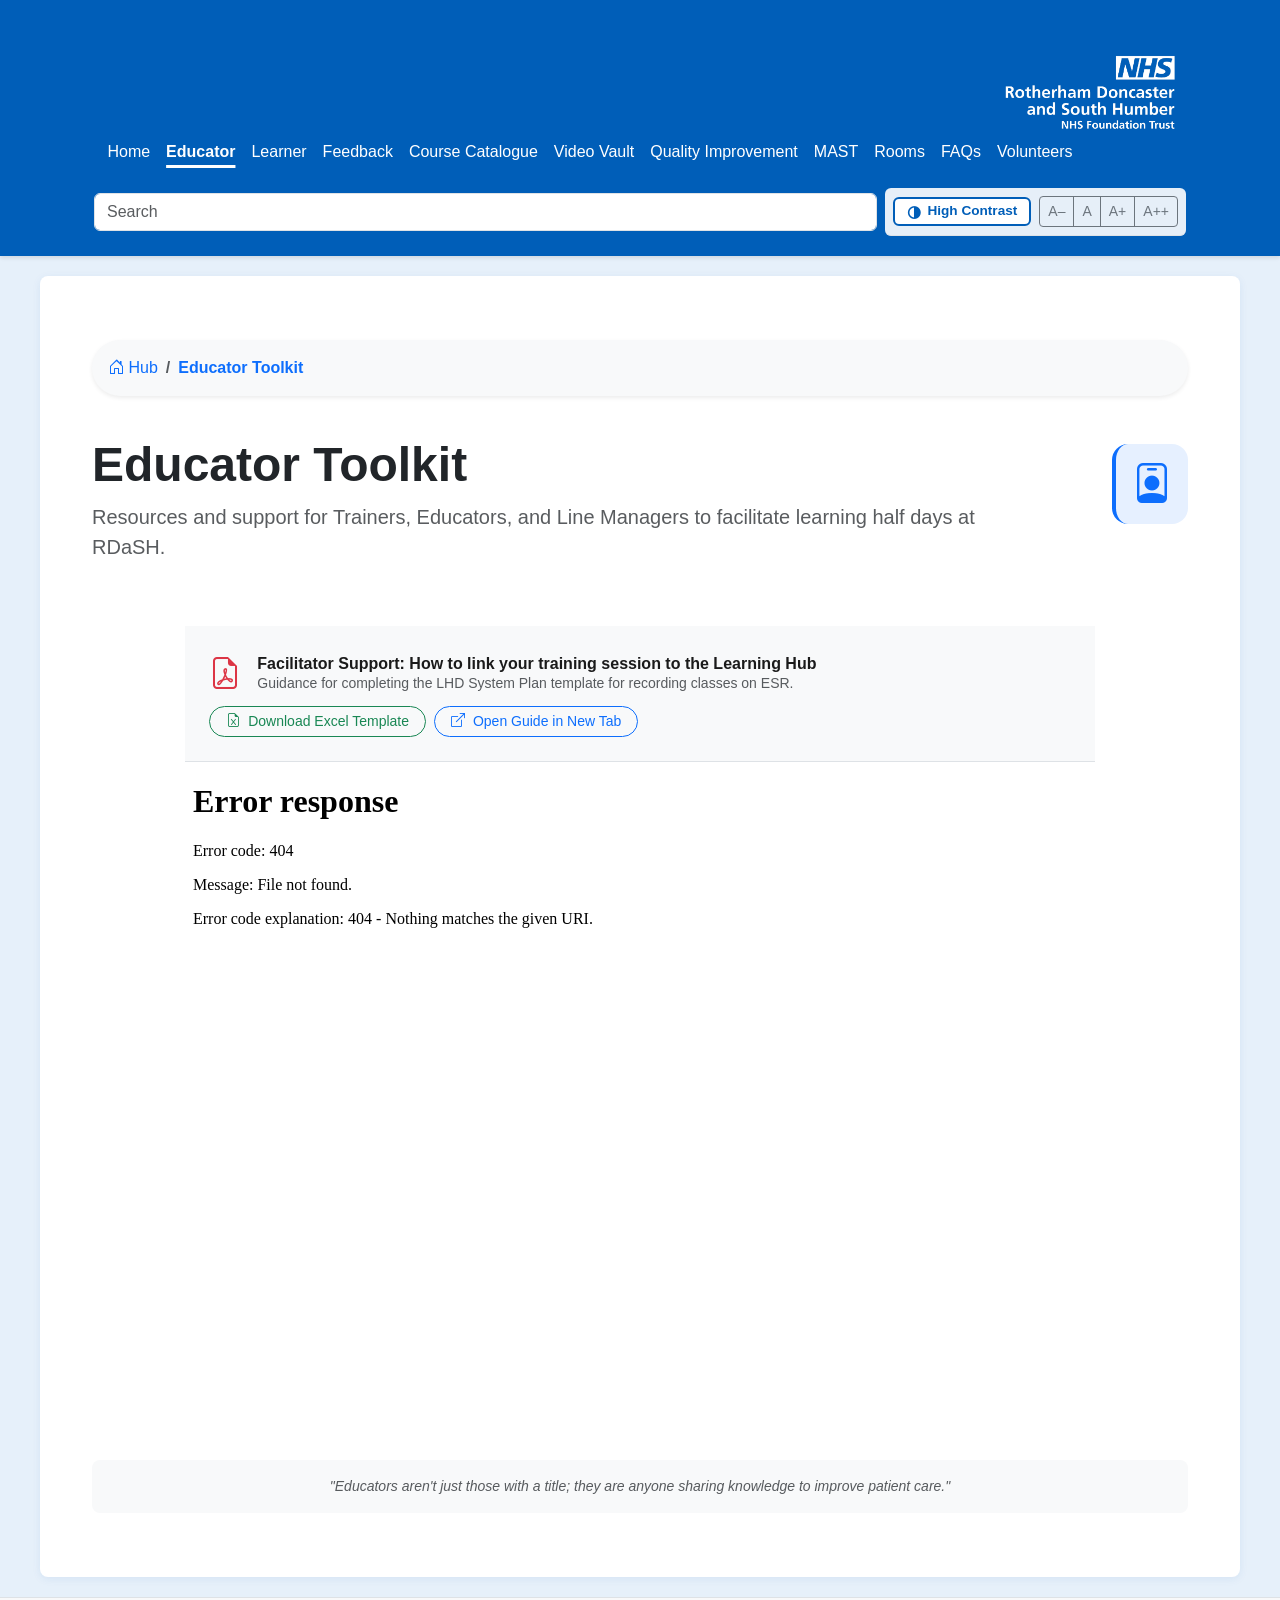
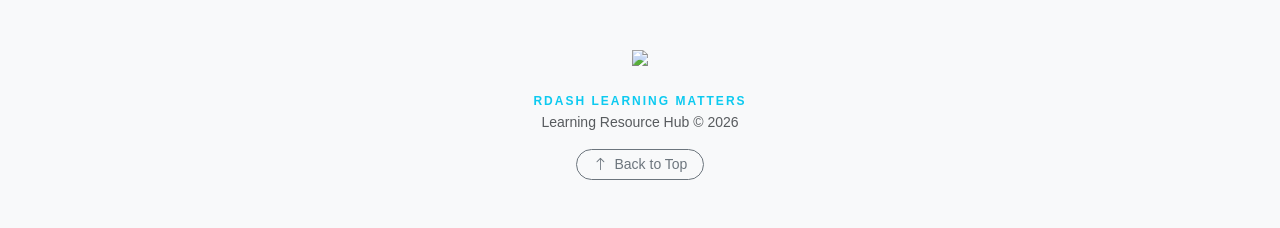
==== educator.html @ 9086bdf9 "Testing changes" ====
<!DOCTYPE html>
<html lang="en">

<head>
  <meta charset="UTF-8">
  <title>RDaSH Learning Hub – Educator</title>
  <meta name="viewport" content="width=device-width, initial-scale=1">
  <link rel="stylesheet" href="https://cdn.jsdelivr.net/npm/bootstrap@5.3.6/dist/css/bootstrap.min.css">
  <link rel="stylesheet" href="https://cdn.jsdelivr.net/npm/bootstrap-icons@1.11.3/font/bootstrap-icons.min.css">
  <link rel="stylesheet" href="style/style.css">
</head>

<body>
  <div id="header-mount"></div>

  <div id="Educator" class="page active">
    <div class="container py-4">

      <div class="row mb-4">
        <div class="col">
          <nav aria-label="breadcrumb">
            <ol class="breadcrumb bg-light p-3 rounded-pill shadow-sm">
              <li class="breadcrumb-item"><a href="index.html" class="text-decoration-none"><i
                    class="bi bi-house-door"></i> Hub</a></li>
              <li class="breadcrumb-item active fw-bold text-primary" aria-current="page">Educator Toolkit</li>
            </ol>
          </nav>
        </div>
      </div>

      <div class="row align-items-start mb-5">
        <div class="col-md-10">
          <h1 class="display-5 fw-bold text-dark">Educator Toolkit</h1>
          <p class="lead text-muted">
            Resources and support for Trainers, Educators, and Line Managers to facilitate
            learning half days at RDaSH.
          </p>
        </div>

        <div class="col-md-2 text-end d-none d-md-block mt-2">
          <div class="p-3 bg-primary bg-opacity-10 rounded-4 border-start border-primary border-4 d-inline-block">
            <i class="bi bi-person-badge display-6 text-primary"></i>
          </div>
        </div>
      </div>

      <div class="row g-4 mb-5">
        <div class="col-lg-12">
          <div class="row justify-content-center">
            <div class="col-lg-10">

              <div class="p-4 bg-light border-bottom">
                <div class="d-flex align-items-center justify-content-between flex-wrap gap-2">
                  <div class="d-flex align-items-center">
                    <i class="bi bi-file-earmark-pdf fs-2 me-3 text-danger"></i>
                    <div>
                      <h6 class="fw-bold mb-0">Facilitator Support: How to link your training session to the Learning Hub</h6>
                      <p class="small text-muted mb-0">Guidance for completing the LHD System Plan template for recording classes on ESR.</p>
                    </div>
                  </div>
                  <div class="d-flex gap-2">
                    <a href="Assets/LHD%20System%20Plan%20Template.xlsx" download="LHD_System_Plan_Template.xlsx" class="btn btn-sm btn-outline-success rounded-pill px-3">
                      <i class="bi bi-file-earmark-excel me-1"></i> Download Excel Template
                    </a>
                    <a href="Assets/Create%20a%20booking%20example%20and%20form.pdf" target="_blank" class="btn btn-sm btn-outline-primary rounded-pill px-3">
                      <i class="bi bi-box-arrow-up-right me-1"></i> Open Guide in New Tab
                    </a>
                  </div>
                </div>
              </div>
              <div class="ratio ratio-16x9" style="min-height: 650px;">
                <iframe
                  src="pdfjs/web/viewer.html?file=../../Assets/Create%20a%20booking%20example%20and%20form.pdf#disablehistory=true"
                  frameborder="0" width="100%" height="100%">
                </iframe>
              </div>
            </div>
          </div>
        </div>
      </div>

      <div class="row mt-5">
        <div class="col-12">
          <div class="p-3 bg-light rounded-3 text-center">
            <p class="small mb-0 fst-italic text-muted">
              "Educators aren't just those with a title; they are anyone sharing knowledge to improve patient care."
            </p>
          </div>
        </div>
      </div>

    </div>
  </div>

  <div id="footer-mount"></div>

  <script src="https://cdn.jsdelivr.net/npm/bootstrap@5.3.6/dist/js/bootstrap.bundle.min.js"></script>
  <script src="script/core/config.js"></script>
  <script src="script/core/navigation.js"></script>
  <script src="script/core/header.js"></script>
  <script src="script/pages/educator.js"></script>
  <script>
    document.addEventListener("DOMContentLoaded", initEducatorPage);
  </script>
</body>

</html>
---- style/style.css ----
/* ============================================================
   1. GLOBAL SETTINGS & ACCESSIBILITY
============================================================ */
body {
  font-family: Arial, sans-serif;
  background-color: #E8EDE3;
  transition: font-size 0.2s ease;
}

/* Base font scale applied via body class */
body.scale-small {
  font-size: 0.85rem;
}

body.scale-medium {
  font-size: 1rem;
}

body.scale-large {
  font-size: 1.15rem;
}

body.scale-xlarge {
  font-size: 1.3rem;
}

/* Ensure primary buttons scale with the body */
body[class*="scale-"] .btn-primary {
  font-size: 1em;
}

.gradient-text {
  color: #212121;
  /* Deep charcoal — high contrast */
  font-weight: 600;
  font-size: 1.5rem;
  text-shadow: 0 2px 4px rgba(255, 255, 255, 0.4);
  text-align: center;
}

/* ============================================================
   2. DASHBOARD TILES & CARDS
============================================================ */

/* Special "Dark Warning" Tile (Custom RDaSH Gold) */
a.card.tile-card.bg-warning.bg-warning-dark {
  background-color: #C68600 !important;
  color: #ffffff !important;
  border-color: #1f1f1f !important;
}

/* Deep selection to ensure nested text/spans in Gold tile stay white */
a.card.tile-card.bg-warning.bg-warning-dark .card-body,
a.card.tile-card.bg-warning.bg-warning-dark h3,
a.card.tile-card.bg-warning.bg-warning-dark span {
  color: #ffffff !important;
}

/* ============================================================
   3. UPCOMING SESSIONS & LISTS
============================================================ */
.learning-half-days-grid {
  display: grid;
  grid-template-columns: 1fr auto;
  gap: 0.5rem 1rem;
  max-width: 500px;
  margin: 0 auto;
}

.upcoming-item {
  border-left: 5px solid #005EB8;
  padding: 0.75rem 1rem;
  display: flex;
  justify-content: space-between;
}

.upcoming-title {
  font-weight: 600;
  font-size: 0.95rem;
  color: #212529;
}

.upcoming-meta {
  font-size: 0.75rem;
  color: #6c757d;
}

.upcoming-badge {
  background: #e7f1ff;
  color: #005EB8;
  padding: 0.25rem 0.6rem;
  border-radius: 12px;
  font-size: 0.75rem;
  white-space: nowrap;
  font-weight: 600;
}

.upcoming-left {
  display: flex;
  flex-direction: column;
}

.upcoming-right {
  display: flex;
  align-items: center;
}

/* ============================================================
   4. CAROUSEL & BANNERS
============================================================ */

/* Adds a dark overlay so white caption text is always readable */
.carousel-item::after {
  content: "";
  position: absolute;
  top: 0;
  bottom: 0;
  left: 0;
  right: 0;
  background: rgba(0, 0, 0, 0.4);
  z-index: 1;
}

.carousel-caption {
  z-index: 2;
  /* Sits above the dark overlay */
}

.carousel-item img {
  height: 525px;
  object-fit: cover;
  object-position: center;
}

/* ============================================================
   5. NAVIGATION (MAIN NAVBAR)
============================================================ */
.navbar {
  background-color: #0072ce; /* NHS Bright Blue */
  padding: 0.5rem 1rem;
}

.navbar-nav .nav-link {
  color: #ffffff !important;
  font-weight: 500;
  transition: opacity 0.2s ease;
}

.navbar-nav .nav-link:hover {
  text-decoration: underline;
  text-underline-offset: 8px;
}

.navbar-nav .nav-link.active {
  text-decoration: underline;
  font-weight: bold;
  text-decoration-thickness: 0.2rem;
  text-underline-offset: 8px;
}

/* Custom white toggler icon for blue background */
.navbar-toggler-icon {
  background-image: url("data:image/svg+xml;charset=utf8,%3Csvg viewBox='0 0 30 30' xmlns='http://www.w3.org/2000/svg'%3E%3Cpath stroke='rgba%28255, 255, 255, 1%29' stroke-width='2' stroke-linecap='round' stroke-miterlimit='10' d='M4 7h22M4 15h22M4 23h22'/%3E%3C/svg%3E");
}

.navbar-nav .nav-link {
  color: #ffffff !important;
  font-weight: 500;
  transition: opacity 0.2s ease;
}

.navbar-nav .nav-link:hover {
  opacity: 0.8;
}

.navbar-nav .dropdown-item {
  white-space: nowrap;
  display: flex;
  align-items: center;
  justify-content: space-between;
  padding: 0.6rem 1.25rem;
}

/* ============================================================
   6. NESTED SUBMENUS (HOVER LOGIC)
============================================================ */
.dropdown-submenu {
  position: relative;
}

/* Positions the 2nd level menu to the right of the 1st level */
.dropdown-submenu>.dropdown-menu {
  top: 0;
  left: 100%;
  margin-top: -1px;
  display: none;
  z-index: 9999;
  border-radius: 0.5rem;
  box-shadow: 0 4px 12px rgba(0, 0, 0, 0.1);
}

/* Reveals submenu on parent hover */
.dropdown-submenu:hover>.dropdown-menu {
  display: block;
}

/* Right-pointing arrow indicator for parents of submenus */
.submenu-toggle::after {
  content: "▶";
  font-size: 0.7rem;
  margin-left: 10px;
  opacity: 0.5;
}

/* ============================================================
   7. HEADER (BRANDING BAR)
============================================================ */
.nhs-header {
  background-color: #005eb8;
  /* NHS Blue */
  color: #ffffff;
  padding: 20px;
  text-align: center;
  position: sticky;
  top: 0;
  z-index: 1050;
  /* Ensuring it stays above submenus and pages */
  box-shadow: 0 2px 4px rgba(0, 0, 0, 0.1);
}

/* ============================================================
   8. PAGES & LAYOUT CONTAINERS
============================================================ */
/* Multi-page architecture: .page is always visible.
   The .active class is kept for backward compatibility but no longer needed. */
.page {
  padding: 40px;
  background-color: #ffffff;
  max-width: 1200px;
  margin: 20px auto;
  box-shadow: 0 4px 8px rgba(0, 0, 0, 0.1);
  border-radius: 8px;
}

.page.active {
  display: block;
}

/* Volunteers.html still uses SPA-style show/hide for its sub-pages.
   Add class="spa" to <body> on Volunteers.html to enable this. */
.spa .page:not(.active) {
  display: none;
}

/* ============================================================
   9. MODALS & OVERLAYS
============================================================ */
.modal-content {
  background-color: #fdfdfd;
  padding: 1.5rem;
  border: none;
  border-radius: 12px;
  box-shadow: 0 10px 40px rgba(0, 0, 0, 0.4);
}

/* ============================================================
   10. RESPONSIVE ADJUSTMENTS
============================================================ */
@media (max-width: 768px) {

  /* Un-stick the header on mobile to provide more reading space */
  .nhs-header {
    position: static;
    padding: 15px;
  }

  .page {
    margin: 10px;
    padding: 20px;
  }
}

/* ============================================================
   11. THEME ENGINE: CORE LOGIC
============================================================ */

/* Base styles that apply to all themes automatically */
body[class*="theme-"] .page,
body[class*="theme-"] .modal-content,
body[class*="theme-"] .card {
  background-color: var(--theme-surface, #ffffff);
  color: var(--theme-text, #1a1a1a);
  box-shadow: 0 2px 8px var(--theme-shadow, rgba(0, 0, 0, 0.05));
}

body[class*="theme-"] .nhs-header,
body[class*="theme-"] .navbar {
  background-color: var(--theme-primary);
  color: #ffffff;
}

body[class*="theme-"] .btn-primary {
  background-color: var(--theme-accent);
  border-color: var(--theme-accent);
  color: var(--theme-btn-text, #ffffff);
}

body[class*="theme-"] .btn-primary:hover {
  background-color: var(--theme-accent-hover);
  border-color: var(--theme-accent-hover);
}

body[class*="theme-"] .gradient-col {
  background: linear-gradient(to bottom, var(--theme-primary), var(--theme-bg));
  color: white;
}

/* ============================================================
   12. INDIVIDUAL THEME DEFINITIONS
============================================================ */

/* --- NHS BLUE (Standard) --- */
body.theme-blue {
  --theme-bg: #e6f0fa;
  --theme-primary: #005EB8;
  --theme-accent: #0072ce;
  --theme-accent-hover: #003087;
  --theme-shadow: rgba(0, 94, 184, 0.08);
}

body.theme-blue.dark-mode {
  --theme-bg: #0d1a26;
  --theme-surface: #162b3d;
  --theme-text: #f0f8ff;
  --theme-primary: #003087;
  --theme-accent: #41b6e6;
  --theme-btn-text: #000000;
}

/* --- CALM GREY --- */
body.theme-calm {
  --theme-bg: #f2f2f2;
  --theme-primary: #cccccc;
  --theme-accent: #4c4c4c;
  --theme-accent-hover: #2a2a2a;
}

body.theme-calm.dark-mode {
  --theme-bg: #1f1f1f;
  --theme-surface: #2b2b2b;
  --theme-text: #f2f2f2;
  --theme-primary: #4c4c4c;
  --theme-accent: #888888;
  --theme-btn-text: #000000;
}

/* --- HIGH CONTRAST (Accessibility Priority) --- */
/* Define CSS variables so the generic theme-engine rules also honour
   the high-contrast palette instead of falling back to white surfaces. */
body.theme-contrast {
  --theme-bg: #000000;
  --theme-surface: #000000;
  --theme-text: #ffffff;
  --theme-primary: #000000;
  --theme-accent: #ffff00;
  --theme-accent-hover: #ffea00;
  --theme-btn-text: #000000;
  --theme-shadow: rgba(255, 255, 0, 0.4);
  background-color: #000000 !important;
  color: #ffffff !important;
}

/* Core containers */
body.theme-contrast .page,
body.theme-contrast .modal-content,
body.theme-contrast .card {
  background-color: #000000 !important;
  color: #ffffff !important;
  border: 2px solid #ffff00 !important;
  box-shadow: none !important;
}

/* Header / navbar */
body.theme-contrast .nhs-header,
body.theme-contrast .navbar {
  background-color: #000000 !important;
  color: #ffff00 !important;
  border-bottom: 2px solid #ffff00 !important;
}

/* Buttons */
body.theme-contrast .btn-primary {
  background-color: #ffff00 !important;
  color: #000000 !important;
  border: 2px solid #ffff00 !important;
  font-weight: bold;
}

body.theme-contrast .btn-primary:hover {
  background-color: #ffffff !important;
  color: #000000 !important;
  border-color: #ffffff !important;
}

body.theme-contrast .btn-secondary,
body.theme-contrast .btn-outline-primary {
  background-color: #000000 !important;
  color: #ffff00 !important;
  border: 2px solid #ffff00 !important;
}

body.theme-contrast .btn-close {
  filter: invert(1);
}

/* Card sub-parts must not reintroduce white surfaces */
body.theme-contrast .card-header,
body.theme-contrast .card-footer,
body.theme-contrast .card-body {
  background-color: #000000 !important;
  color: #ffffff !important;
  border-color: #ffff00 !important;
}

/* Override Bootstrap background utilities that would hide text */
body.theme-contrast .bg-light,
body.theme-contrast .bg-white,
body.theme-contrast .bg-transparent {
  background-color: #000000 !important;
  color: #ffffff !important;
}

body.theme-contrast .text-dark,
body.theme-contrast .text-body,
body.theme-contrast .text-muted {
  color: #ffffff !important;
}

body.theme-contrast .text-primary {
  color: #ffff00 !important;
}

/* Dashboard tile cards — keep the coloured tiles but ensure readable text
   and a visible yellow border so they stand out on black. */
body.theme-contrast .tile-card {
  border: 2px solid #ffff00 !important;
  color: #ffffff !important;
}

body.theme-contrast .tile-card.bg-primary,
body.theme-contrast .tile-card.bg-success,
body.theme-contrast .tile-card.bg-info,
body.theme-contrast .tile-card.bg-danger,
body.theme-contrast .tile-card.bg-secondary,
body.theme-contrast .tile-card.bg-warning {
  background-color: #000000 !important;
  color: #ffff00 !important;
}

body.theme-contrast .tile-card .card-body,
body.theme-contrast .tile-card h3,
body.theme-contrast .tile-card span,
body.theme-contrast .tile-card i {
  color: #ffff00 !important;
}

body.theme-contrast .tile-card:hover,
body.theme-contrast .tile-card:focus {
  background-color: #1a1a1a !important;
  box-shadow: 0 0 0 3px #ffff00 !important;
}

/* Upcoming sessions list */
body.theme-contrast .upcoming-item {
  background-color: #000000 !important;
  border-left: 5px solid #ffff00 !important;
  color: #ffffff !important;
}

body.theme-contrast .upcoming-title {
  color: #ffffff !important;
}

body.theme-contrast .upcoming-meta {
  color: #cccccc !important;
}

body.theme-contrast .upcoming-badge {
  background: #000000 !important;
  color: #ffff00 !important;
  border: 1px solid #ffff00 !important;
}

/* Carousel captions / glass-effect boxes */
body.theme-contrast .glass-effect,
body.theme-contrast .caption-box {
  background: #000000 !important;
  color: #ffff00 !important;
  border: 2px solid #ffff00 !important;
  backdrop-filter: none !important;
  -webkit-backdrop-filter: none !important;
}

/* Control / accessibility toolbar */
body.theme-contrast .control-toolbar {
  background-color: #000000 !important;
  border-bottom: 2px solid #ffff00 !important;
}

/* Breadcrumbs */
body.theme-contrast .breadcrumb,
body.theme-contrast .breadcrumb-item,
body.theme-contrast .breadcrumb-item a {
  background-color: transparent !important;
  color: #ffff00 !important;
}

body.theme-contrast .breadcrumb-item.active {
  color: #ffffff !important;
}

/* Badges */
body.theme-contrast .badge {
  background-color: #ffff00 !important;
  color: #000000 !important;
  border: 1px solid #ffff00 !important;
}

/* Alerts */
body.theme-contrast .alert {
  background-color: #000000 !important;
  color: #ffffff !important;
  border: 2px solid #ffff00 !important;
}

/* List groups */
body.theme-contrast .list-group,
body.theme-contrast .list-group-item {
  background-color: #000000 !important;
  color: #ffffff !important;
  border-color: #ffff00 !important;
}

/* Accordion */
body.theme-contrast .accordion-item,
body.theme-contrast .accordion-button {
  background-color: #000000 !important;
  color: #ffff00 !important;
  border-color: #ffff00 !important;
}

body.theme-contrast .accordion-button:not(.collapsed) {
  background-color: #ffff00 !important;
  color: #000000 !important;
}

body.theme-contrast .accordion-body {
  color: #ffffff !important;
}

/* Nav links & dropdowns */
body.theme-contrast .nav-link,
body.theme-contrast .dropdown-item {
  color: #ffff00 !important;
}

body.theme-contrast .nav-link:hover,
body.theme-contrast .dropdown-item:hover {
  background-color: #ffff00 !important;
  color: #000000 !important;
}

body.theme-contrast .nav-link.active {
  color: #ffffff !important;
  border-bottom: 3px solid #ffff00 !important;
}

body.theme-contrast .dropdown-menu {
  background-color: #000000 !important;
  border: 2px solid #ffff00 !important;
}

/* Tables */
body.theme-contrast .table,
body.theme-contrast .table th,
body.theme-contrast .table td,
body.theme-contrast #mrTable,
body.theme-contrast #mrTable th,
body.theme-contrast #mrTable td {
  background-color: #000000 !important;
  color: #ffffff !important;
  border-color: #ffff00 !important;
}

body.theme-contrast .table tbody tr:nth-child(even),
body.theme-contrast #mrTable tbody tr:nth-child(even) {
  background-color: #1a1a1a !important;
}

body.theme-contrast .table tbody tr:hover,
body.theme-contrast #mrTable tbody tr:hover {
  background-color: #333300 !important;
}

/* Venue / training tabs */
body.theme-contrast #venueTabs .nav-link,
body.theme-contrast #trainingTab .nav-link {
  color: #ffff00 !important;
  background-color: #000000 !important;
  border: 2px solid #ffff00 !important;
}

body.theme-contrast #venueTabs .nav-link.active,
body.theme-contrast #trainingTab .nav-link.active {
  background-color: #ffff00 !important;
  color: #000000 !important;
}

/* Prospectus / catalogue cards */
body.theme-contrast .prospectus-card {
  background-color: #000000 !important;
  color: #ffffff !important;
  border: 2px solid #ffff00 !important;
  border-left: 5px solid #ffff00 !important;
}

body.theme-contrast .prospectus-card:hover {
  background-color: #1a1a1a !important;
}

/* Alphabet navigation buttons */
body.theme-contrast .alphabet-nav .btn {
  background-color: #000000 !important;
  color: #ffff00 !important;
  border: 2px solid #ffff00 !important;
}

body.theme-contrast .alphabet-nav .btn:hover {
  background-color: #ffff00 !important;
  color: #000000 !important;
}

/* Soft-info panels */
body.theme-contrast .bg-soft-info {
  background-color: #000000 !important;
  color: #ffff00 !important;
  border: 2px solid #ffff00 !important;
}

/* Gradient / heading text */
body.theme-contrast .gradient-text {
  color: #ffff00 !important;
  text-shadow: none !important;
}

/* Modal form controls */
body.theme-contrast .form-control,
body.theme-contrast .form-select {
  background-color: #000000 !important;
  color: #ffff00 !important;
  border: 2px solid #ffff00 !important;
}

body.theme-contrast .modal-header,
body.theme-contrast .modal-footer {
  border-color: #ffff00 !important;
  color: #ffff00 !important;
}

/* Links */
body.theme-contrast a {
  color: #ffff00 !important;
}

body.theme-contrast a:hover {
  color: #ffffff !important;
  text-decoration: underline;
}

/* Apply global background color to all themes */
body[class*="theme-"] {
  background-color: var(--theme-bg);
}

/* ============================================================
   13. MODALS (SPECIAL OVERRIDES)
============================================================ */
#cardModal .modal-body .card {
  width: 100%;
  max-width: 100%;
  margin: 0 auto;
  box-shadow: none;
  border: none;
}

/* ============================================================
   14. GLOBAL TEXT SCALING
============================================================ */
body.scale-small {
  font-size: 90%;
}

body.scale-medium {
  font-size: 100%;
}

body.scale-large {
  font-size: 115%;
}

body.scale-xlarge {
  font-size: 130%;
}

/* ============================================================
   15. ACCESSIBILITY TOOLBAR
============================================================ */
.control-toolbar {
  background-color: rgba(255, 255, 255, 0.9);
  border-bottom: 1px solid #dee2e6;
  z-index: 1000;
  backdrop-filter: blur(5px);
  /* Adds a modern touch */
}

body.dark-mode .control-toolbar {
  background-color: rgba(18, 18, 18, 0.9);
  border-bottom: 1px solid #444;
}

/* --- NHS High Contrast Toggle Button --- */
.nhs-contrast-toggle {
  display: inline-flex;
  align-items: center;
  gap: 0.4rem;
  background-color: #ffffff;
  color: #005EB8;
  border: 2px solid #005EB8;
  border-radius: 6px;
  padding: 0.3rem 0.75rem;
  font-size: 0.85rem;
  font-weight: 700;
  line-height: 1.2;
  cursor: pointer;
  transition: background-color 0.2s ease, color 0.2s ease,
    border-color 0.2s ease, box-shadow 0.2s ease;
}

.nhs-contrast-toggle .contrast-toggle-icon {
  font-size: 1rem;
  line-height: 1;
}

.nhs-contrast-toggle:hover,
.nhs-contrast-toggle:focus {
  background-color: #003087;
  color: #ffffff;
  border-color: #003087;
  box-shadow: 0 0 0 3px rgba(0, 94, 184, 0.35);
  outline: none;
}

/* Active (high contrast ON) state — NHS yellow accent */
.nhs-contrast-toggle.is-active {
  background-color: #ffff00;
  color: #000000;
  border-color: #000000;
}

.nhs-contrast-toggle.is-active:hover,
.nhs-contrast-toggle.is-active:focus {
  background-color: #ffea00;
  color: #000000;
  border-color: #000000;
  box-shadow: 0 0 0 3px rgba(255, 255, 0, 0.45);
}

/* When high contrast theme is active, keep the button legible */
body.theme-contrast .nhs-contrast-toggle {
  background-color: #000000;
  color: #ffff00;
  border-color: #ffff00;
}

body.theme-contrast .nhs-contrast-toggle:hover,
body.theme-contrast .nhs-contrast-toggle:focus {
  background-color: #ffff00;
  color: #000000;
  border-color: #ffff00;
}

body.theme-contrast .nhs-contrast-toggle.is-active {
  background-color: #ffff00;
  color: #000000;
  border-color: #ffff00;
}

/* ============================================================
   16. BANNERS & BRANDING IMAGES
============================================================ */
.banner-wrapper {
  position: relative;
  width: 100%;
  overflow: hidden;
}

.Banner_image {
  width: 100%;
  height: auto;
  display: block;
  padding: 10px 0;
}

/* Responsive overlay that stays readable on all screens */
.banner-text-overlay {
  position: absolute;
  bottom: 4vw;
  left: 5vw;
  color: #ffffff;
  font-size: clamp(0.75rem, 2vw, 2rem);
  font-weight: bold;
  background-color: rgba(0, 0, 0, 0.4);
  padding: 0.5em 1em;
  border-radius: 6px;
  max-width: 85vw;
  box-sizing: border-box;
  text-shadow: 1px 1px 3px rgba(0, 0, 0, 0.5);
}

/* ============================================================
   17. LOGO FADING ANIMATION
============================================================ */
.logo-container {
  position: relative;
  width: 200px;
  height: 200px;
  margin: 0 auto;
}

/* Header brand row: left logo + title + right logo */
.brand-row {
  display: flex;
  align-items: center;
  justify-content: space-between;
  gap: 1rem;
  padding-top: 2rem;
}

.brand-row h1 {
  flex: 1;
  text-align: center;
  margin: 0;
}

.header-logo-right {
  margin: 0 0 0 auto;
}

/* Right-aligned logo in the brand row, aligned with the title */
.header-right-logo {
  height: 80px;
  width: auto;
  object-fit: contain;
  margin-left: auto;
}

/* Static (non-animated) logos in the header should always be visible */
.static-logo .logo {
  opacity: 1;
  animation: none;
}

.logo {
  position: absolute;
  top: 0;
  left: 0;
  width: 200%;
  height: 200%;
  object-fit: contain;
  opacity: 0;
  animation-duration: 8s;
  animation-iteration-count: infinite;
  animation-timing-function: ease-in-out;
}


/* ============================================================
   18. FOOTER & GLOBAL ALIGNMENT
============================================================ */
footer {
  flex-shrink: 0;
  /* Ensures footer stays at the bottom */
  background-color: #f8f9fa;
  width: 100%;
}

.footer_image {
  width: 100%;
  height: auto;
  display: block;
}

/* Global Utility: Flex centering helper */
.flex-center {
  display: flex;
  justify-content: center;
  align-items: center;
  text-align: center;
}


/* ============================================================
   19. MEETING ROOM DIRECTORY (WIDGET)
============================================================ */
#mr-directory-widget {
  font-family: inherit;
  margin: 20px 0;
  background: #fff;
}

#mr-directory-widget .mr-search-input {
  width: 100%;
  padding: 12px;
  margin-bottom: 15px;
  border: 1px solid #ccc;
  border-radius: 6px;
  font-size: 16px;
}

#mr-directory-widget .mr-table-wrapper {
  overflow-x: auto;
  border: 1px solid #eee;
  border-radius: 8px;
}

#mrTable {
  width: 100%;
  border-collapse: collapse;
  font-size: 0.95rem;
}

#mrTable th {
  background-color: #0056b3;
  color: #ffffff;
  padding: 12px;
  text-align: left;
  font-weight: 600;
}

#mrTable td {
  padding: 12px;
  border-bottom: 1px solid #f0f0f0;
  vertical-align: top;
}

#mrTable tbody tr:nth-child(even) {
  background-color: #f9f9f9;
}

#mrTable tbody tr:hover {
  background-color: #fff5f5;
}

.venue-site-label {
  display: block;
  font-weight: 800;
  color: #212529;
}

.venue-sub-label {
  font-size: 0.75rem;
  color: #6c757d;
}

.contact-link {
  display: inline-block;
  color: #dc3545;
  text-decoration: none;
  font-weight: 600;
}

.capacity-pill {
  background-color: #f8f9fa;
  border: 1px solid #dee2e6;
  border-radius: 50rem;
  padding: 0.25rem 0.75rem;
  font-weight: 700;
  color: #dc3545;
}

/* ============================================================
   20. COURSE CATALOGUE & PROSPECTUS
============================================================ */
.prospectus-card {
  border-radius: 1rem;
  border-left: 5px solid #0dcaf0;
  transition: transform 0.2s ease, box-shadow 0.2s ease;
  margin-bottom: 1rem;
}

.prospectus-card:hover {
  transform: translateX(10px);
  background-color: #f8fdff;
  box-shadow: 0 4px 12px rgba(0, 0, 0, 0.05);
}

.alphabet-nav .btn {
  width: 32px;
  height: 32px;
  padding: 0;
  font-weight: bold;
  border-radius: 50%;
  margin: 2px;
  transition: all 0.2s;
}

.alphabet-nav .btn:hover {
  background: #0dcaf0;
  color: white;
}

.bg-soft-info {
  background-color: #e0f7fa;
  color: #087990;
}

/* ============================================================
   21. DASHBOARD TILES & CARDS
============================================================ */
.tile-card {
  height: 140px;
  border: 0;
  transition: transform 0.3s cubic-bezier(0.4, 0, 0.2, 1), box-shadow 0.3s ease;
  text-decoration: none !important;
  display: flex;
  align-items: center;
  justify-content: center;
}

.tile-card:hover,
.tile-card:focus {
  transform: translateY(-8px) scale(1.02);
  box-shadow: 0 15px 30px rgba(0, 0, 0, 0.12) !important;
}

.tile-title {
  font-size: 1.1rem;
  font-weight: 700;
}

.tile-desc {
  font-size: 0.8rem;
  line-height: 1.2;
}

/* ============================================================
   22. CAROUSEL & VISUAL EFFECTS
============================================================ */
#hubCarousel .carousel-item img {
  height: 450px;
  object-fit: cover;
  object-position: center;
}

.carousel-caption {
  left: 5%;
  right: auto;
  text-align: left;
  z-index: 10;
}

.glass-effect {
  background: rgba(255, 255, 255, 0.85) !important;
  backdrop-filter: blur(10px);
  -webkit-backdrop-filter: blur(10px);
  border: 1px solid rgba(255, 255, 255, 0.3);
  padding: 2rem;
  border-radius: 1.5rem;
  color: #212529 !important;
  max-width: 500px;
}

#hubCarousel .carousel-control-prev,
#hubCarousel .carousel-control-next {
  z-index: 12;
  width: 5%;
}

/* ============================================================
   23. LEARNER & MANAGER GUIDES (F2F PORTAL)
============================================================ */
#Learner .badge.rounded-circle {
  width: 45px;
  height: 45px;
  display: flex;
  align-items: center;
  justify-content: center;
  font-size: 1.2rem;
  font-weight: 800;
  box-shadow: 0 4px 10px rgba(0, 0, 0, 0.1);
}

/* 1. The "Inverted" look for UNSELECTED (Inactive) options */
#trainingTab .nav-link {
  color: #198754 !important;
  /* Green text */
  background-color: #e8f5e9 !important;
  /* Very light green background */
  font-weight: bold;
  border: 1px solid #198754 !important;
  /* Subtle green border */
  margin: 0 5px;
  /* Adds a little gap between the pills */
  transition: all 0.3s ease;
}

/* 2. The SELECTED (Active) option */
#trainingTab #staff-tab.active,
#trainingTab #manager-tab.active {
  background-color: #198754 !important;
  /* Solid Green */
  color: #ffffff !important;
  /* White text */
  border: 1px solid #198754 !important;
}

/* 3. Hover effect for unselected options */
#trainingTab .nav-link:hover:not(.active) {
  background-color: #c8e6c9 !important;
  /* Slightly darker light green on hover */
}

.guide-step img {
  transition: transform 0.3s ease;
  cursor: zoom-in;
}

.guide-step img:hover {
  transform: scale(1.02);
}

/* ============================================================
   24. STICKY LOGIC & Z-INDEX MANAGEMENT
============================================================ */
/* Ensure Header stays on top */
header,
.navbar,
.nhs-header {
  z-index: 1050 !important;
}

/* Sidebar FAQ / Feedback stickiness */
.sticky-top {
  top: 90px !important;
  /* Offset for Header height */
  z-index: 100;
}

/* ============================================================
   25. VIDEO VAULT
============================================================ */
.video-cat-card {
  transition: var(--transition-smooth);
  border-top: 4px solid transparent !important;
}

.video-cat-card:hover {
  transform: translateY(-10px);
  box-shadow: 0 15px 30px rgba(0, 0, 0, 0.1) !important;
  border-top-color: #ffc107 !important;
}

/* ============================================================
   26. MODAL ENHANCEMENTS
============================================================ */
#classModal .modal-content {
  border: none;
  overflow: hidden;
  border-radius: 1.5rem;
}

#classModal .modal-header {
  background-color: #f8f9fa;
}

#modalDetails dt {
  color: #6c757d;
  font-size: 0.75rem;
  text-transform: uppercase;
  letter-spacing: 0.5px;
}

#modalDetails dd {
  font-weight: 700;
  margin-bottom: 1rem;
}

/* Ensure the "next 4 weeks" cards handle the larger text properly */
#upcomingListCatalogue .card {
  min-height: 220px;
  /* Slightly taller for larger text */
  transition: var(--transition-smooth);
}

#upcomingListCatalogue .card:hover {
  transform: translateY(-5px);
  box-shadow: 0 10px 20px rgba(0, 0, 0, 0.1) !important;
}

/* Make the scrolling container a bit roomier */
#upcomingListCatalogue {
  padding-top: 10px;
  padding-bottom: 15px;
}




/* Ensure the navbar container doesn't stretch vertically */
.nhs-header .navbar {
  padding-top: 0;
  padding-bottom: 0;
}

/* Set a fixed height for the logo in the header to prevent gaps */
.nhs-header .logo-container {
  width: 60px;
  /* Adjust this to your preferred logo size */
  height: 60px;
  position: relative;
  flex-shrink: 0;
}

/* On mobile, let the menu expand naturally */
@media (max-width: 991px) {
  .logo-container {
    width: auto !important;
  }
}

/* Venue Tab Red Styling */
#venueTabs .nav-link {
  color: #d5281b !important;
  /* NHS Red */
  background-color: #fff1f1 !important;
  /* Very light red */
  font-weight: bold;
  border: 1px solid #d5281b !important;
  margin: 0 5px;
  transition: all 0.3s ease;
}

#venueTabs .nav-link.active {
  background-color: #d5281b !important;
  color: #ffffff !important;
  border: 1px solid #d5281b !important;
}

#venueTabs .nav-link:hover:not(.active) {
  background-color: #ffb0a8 !important;
}

/* ============================================================
   CALENDAR & FULLCALENDAR CUSTOM STYLES
============================================================ */
.fc {
  font-family: inherit;
}

/* Toolbar button styling */
.fc .fc-button-primary {
  background-color: #0072ce;
  border-color: #0072ce;
  color: #ffffff;
  border-radius: 20px;
  padding: 0.4rem 1rem;
  font-weight: 600;
  font-size: 0.85rem;
  text-transform: capitalize;
  box-shadow: 0 2px 4px rgba(0, 114, 206, 0.2);
  transition: all 0.2s ease;
}

.fc .fc-button-primary:hover,
.fc .fc-button-primary:focus {
  background-color: #005eb8 !important;
  border-color: #005eb8 !important;
  box-shadow: 0 4px 8px rgba(0, 94, 184, 0.3);
}

.fc .fc-button-primary:disabled {
  background-color: #8bbce5;
  border-color: #8bbce5;
}

.fc .fc-button-primary.fc-button-active {
  background-color: #003087 !important;
  border-color: #003087 !important;
  font-weight: 700;
}

.fc .fc-toolbar-title {
  font-size: 1.4rem;
  font-weight: 700;
  color: #212529;
}

/* Agenda List View Styling */
.fc-theme-standard .fc-list {
  border: 1px solid #e2e8f0;
  border-radius: 12px;
  overflow: hidden;
}

.fc .fc-list-day-cushion {
  background-color: #edf5ff !important;
  color: #005eb8 !important;
  font-weight: 700;
  padding: 0.75rem 1.25rem !important;
  font-size: 0.95rem;
}

.fc .fc-list-event {
  cursor: pointer;
  transition: background-color 0.15s ease;
}

.fc .fc-list-event:hover td {
  background-color: #f1f7ff !important;
}

.fc .fc-list-event-time {
  font-weight: 700;
  color: #005EB8;
  font-size: 0.9rem;
  padding: 0.85rem 1.25rem !important;
  white-space: nowrap;
  width: 140px;
}

.fc .fc-list-event-title {
  padding: 0.85rem 1.25rem !important;
  font-size: 0.95rem;
  font-weight: 500;
  color: #212529;
}

.fc .fc-list-event-dot {
  border-color: #0072ce !important;
  margin-right: 10px;
}

.fc .fc-list-empty {
  padding: 3rem 1rem;
  text-align: center;
  color: #6c757d;
  font-size: 1rem;
  background-color: #f8fafc;
}

/* Month Grid "+more" Popover Styling */
.fc .fc-daygrid-more-link {
  font-size: 0.75rem;
  font-weight: 600;
  color: #0072ce;
  background: #e7f1ff;
  padding: 2px 6px;
  border-radius: 10px;
  margin-top: 2px;
  display: inline-block;
}

.fc-popover {
  border: 0 !important;
  border-radius: 16px !important;
  box-shadow: 0 10px 30px rgba(0, 0, 0, 0.18) !important;
  overflow: hidden;
  z-index: 1050;
}

.fc-popover-header {
  background-color: #0072ce !important;
  color: #ffffff !important;
  padding: 0.6rem 1rem !important;
  font-weight: 700;
}

.fc-popover-body {
  padding: 0.75rem !important;
  max-height: 320px;
  overflow-y: auto;
}
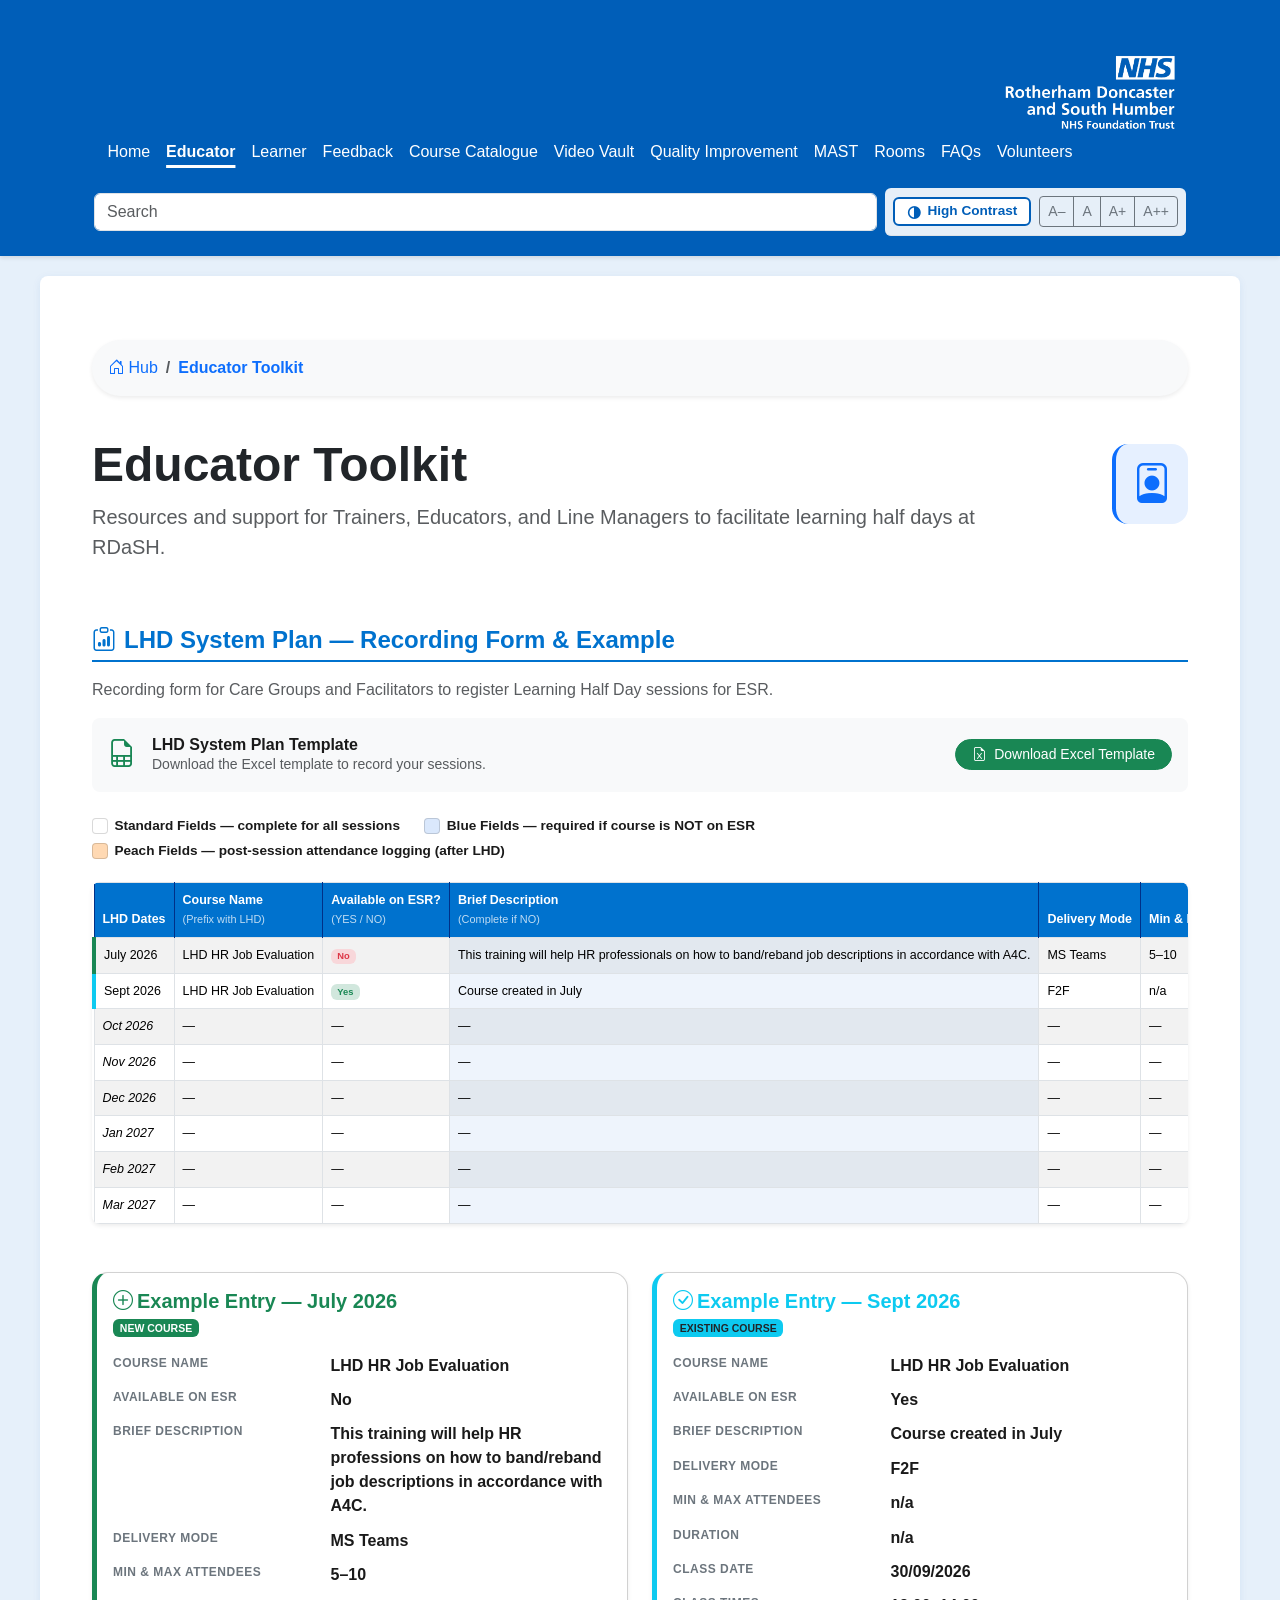
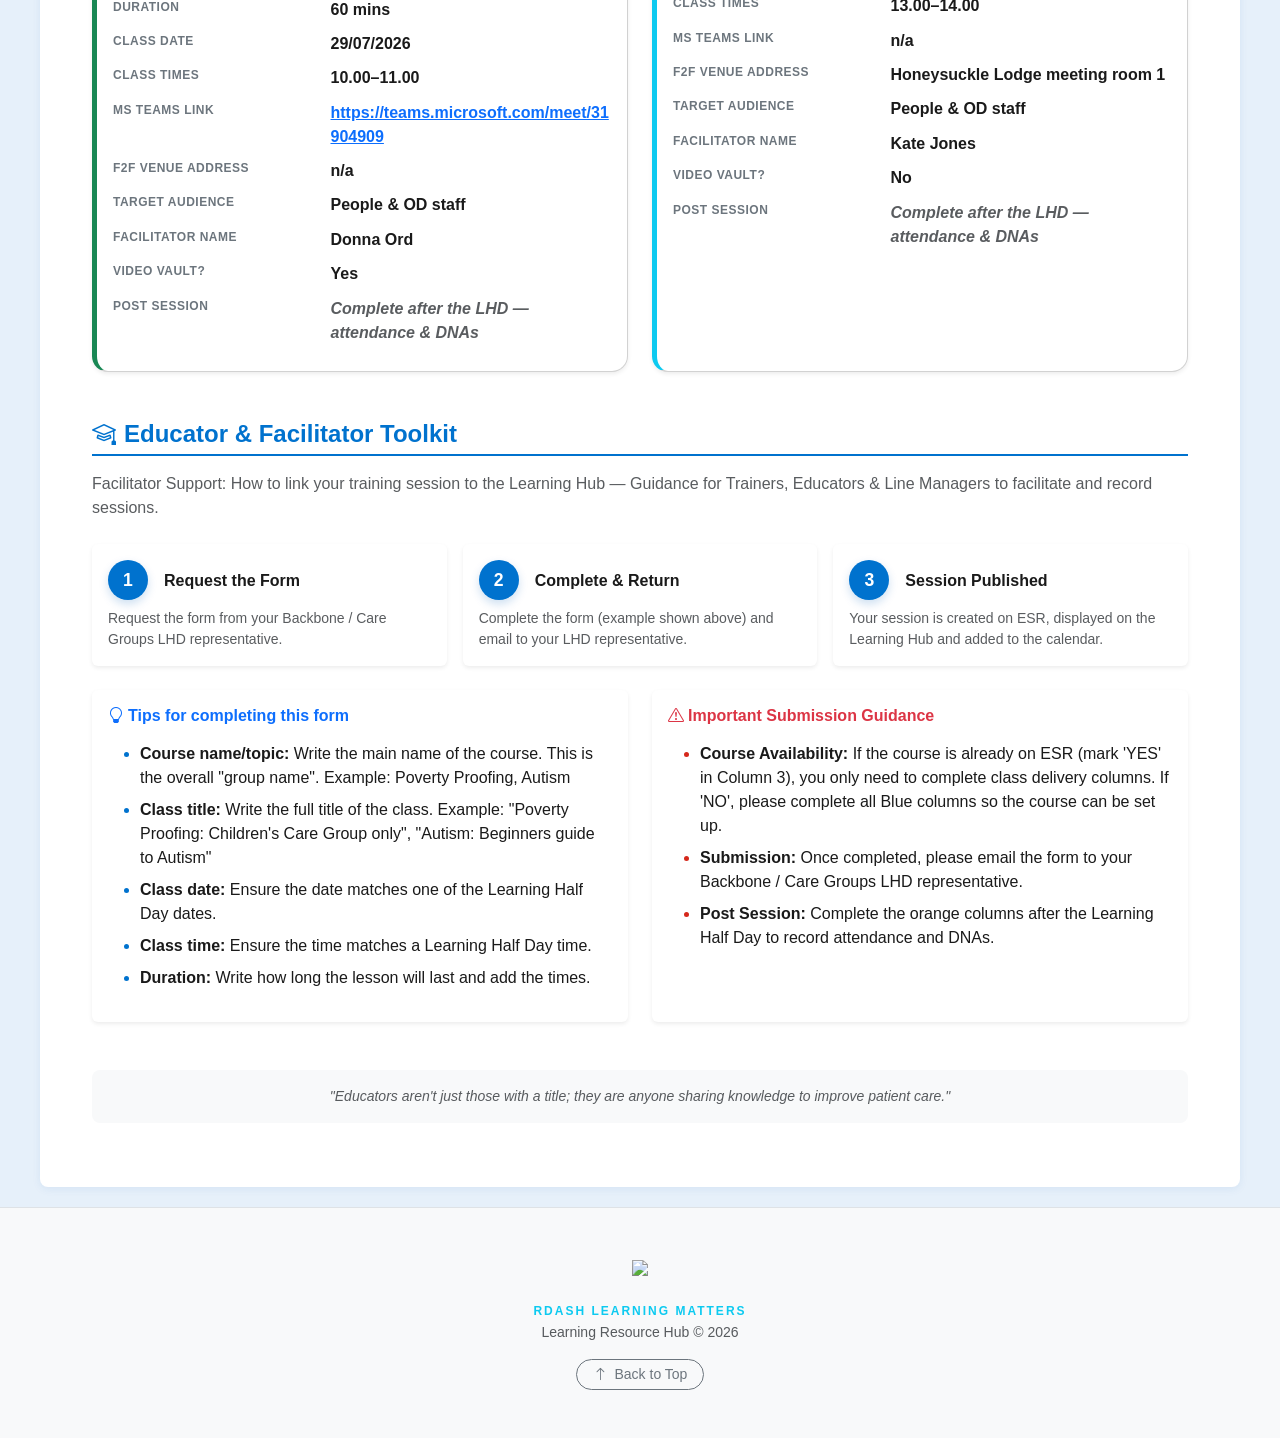
==== commit 3f3e3704: "Updated educator page" ====
--- a/educator.html
+++ b/educator.html
@@ -44,35 +44,247 @@
         </div>
       </div>
 
+      <!-- ============ LHD SYSTEM PLAN — RECORDING FORM ============ -->
       <div class="row g-4 mb-5">
-        <div class="col-lg-12">
-          <div class="row justify-content-center">
-            <div class="col-lg-10">
-
-              <div class="p-4 bg-light border-bottom">
-                <div class="d-flex align-items-center justify-content-between flex-wrap gap-2">
-                  <div class="d-flex align-items-center">
-                    <i class="bi bi-file-earmark-pdf fs-2 me-3 text-danger"></i>
-                    <div>
-                      <h6 class="fw-bold mb-0">Facilitator Support: How to link your training session to the Learning Hub</h6>
-                      <p class="small text-muted mb-0">Guidance for completing the LHD System Plan template for recording classes on ESR.</p>
-                    </div>
+        <div class="col-12">
+          <h2 class="lhd-section-title h4">
+            <i class="bi bi-clipboard-data me-2"></i>LHD System Plan — Recording Form &amp; Example
+          </h2>
+          <p class="text-muted mb-3">
+            Recording form for Care Groups and Facilitators to register Learning Half Day sessions for ESR.
+          </p>
+
+          <!-- Template download bar -->
+          <div class="p-3 bg-light rounded-3 mb-4 d-flex align-items-center justify-content-between flex-wrap gap-2">
+            <div class="d-flex align-items-center">
+              <i class="bi bi-file-earmark-spreadsheet fs-3 me-3 text-success"></i>
+              <div>
+                <h6 class="fw-bold mb-0">LHD System Plan Template</h6>
+                <p class="small text-muted mb-0">Download the Excel template to record your sessions.</p>
+              </div>
+            </div>
+            <a href="Assets/LHD%20System%20Plan%20Template.xlsx" download="LHD_System_Plan_Template.xlsx"
+               class="btn btn-sm btn-success rounded-pill px-3">
+              <i class="bi bi-file-earmark-excel me-1"></i> Download Excel Template
+            </a>
+          </div>
+
+          <!-- Colour legend -->
+          <div class="lhd-legend mb-3">
+            <span class="lhd-legend-item"><span class="lhd-swatch standard"></span> Standard Fields — complete for all sessions</span>
+            <span class="lhd-legend-item"><span class="lhd-swatch blue"></span> Blue Fields — required if course is NOT on ESR</span>
+            <span class="lhd-legend-item"><span class="lhd-swatch peach"></span> Peach Fields — post-session attendance logging (after LHD)</span>
+          </div>
+
+          <!-- Recording table -->
+          <div class="table-responsive rounded-3 shadow-sm">
+            <table class="table table-bordered table-striped lhd-table align-middle mb-0">
+              <thead>
+                <tr>
+                  <th>LHD Dates</th>
+                  <th>Course Name<br><small class="fw-normal opacity-75">(Prefix with LHD)</small></th>
+                  <th>Available on ESR?<br><small class="fw-normal opacity-75">(YES / NO)</small></th>
+                  <th class="col-blue">Brief Description<br><small class="fw-normal opacity-75">(Complete if NO)</small></th>
+                  <th>Delivery Mode</th>
+                  <th>Min &amp; Max Attendees</th>
+                  <th>Duration</th>
+                  <th>Class Date</th>
+                  <th>Class Times</th>
+                  <th>MS Teams Link</th>
+                  <th>F2F Venue Address</th>
+                  <th>Target Audience</th>
+                  <th>Facilitator Name</th>
+                  <th>Video Vault?</th>
+                  <th class="col-peach">Post Session:<br>No. Who Attended</th>
+                  <th class="col-peach">Post Session:<br>No. of DNAs</th>
+                </tr>
+              </thead>
+              <tbody>
+                <!-- July 2026 — NEW COURSE example -->
+                <tr class="row-example">
+                  <td>July 2026</td>
+                  <td>LHD HR Job Evaluation</td>
+                  <td><span class="badge bg-danger-subtle text-danger fw-bold">No</span></td>
+                  <td class="col-blue">This training will help HR professionals on how to band/reband job descriptions in accordance with A4C.</td>
+                  <td>MS Teams</td>
+                  <td>5–10</td>
+                  <td>60 mins</td>
+                  <td>29/07/2026</td>
+                  <td>10.00–11.00</td>
+                  <td><a href="https://teams.microsoft.com/meet/31904909" target="_blank" rel="noopener" class="text-decoration-none">Join meeting <i class="bi bi-box-arrow-up-right small"></i></a></td>
+                  <td>n/a</td>
+                  <td>People &amp; OD staff</td>
+                  <td>Donna Ord</td>
+                  <td><span class="badge bg-success">Yes</span></td>
+                  <td class="col-peach"><em class="text-muted">Complete after the LHD</em></td>
+                  <td class="col-peach"><em class="text-muted">Complete after the LHD</em></td>
+                </tr>
+
+                <!-- Sept 2026 — EXISTING COURSE example -->
+                <tr class="row-example-alt">
+                  <td>Sept 2026</td>
+                  <td>LHD HR Job Evaluation</td>
+                  <td><span class="badge bg-success-subtle text-success fw-bold">Yes</span></td>
+                  <td class="col-blue">Course created in July</td>
+                  <td>F2F</td>
+                  <td>n/a</td>
+                  <td>n/a</td>
+                  <td>30/09/2026</td>
+                  <td>13.00–14.00</td>
+                  <td>n/a</td>
+                  <td>Honeysuckle Lodge meeting room 1</td>
+                  <td>People &amp; OD staff</td>
+                  <td>Kate Jones</td>
+                  <td><span class="badge bg-secondary">No</span></td>
+                  <td class="col-peach"><em class="text-muted">Complete after the LHD</em></td>
+                  <td class="col-peach"><em class="text-muted">Complete after the LHD</em></td>
+                </tr>
+
+                <!-- Blank template rows -->
+                <tr class="row-blank"><td>Oct 2026</td><td>—</td><td>—</td><td class="col-blue">—</td><td>—</td><td>—</td><td>—</td><td>—</td><td>—</td><td>—</td><td>—</td><td>—</td><td>—</td><td>—</td><td class="col-peach">—</td><td class="col-peach">—</td></tr>
+                <tr class="row-blank"><td>Nov 2026</td><td>—</td><td>—</td><td class="col-blue">—</td><td>—</td><td>—</td><td>—</td><td>—</td><td>—</td><td>—</td><td>—</td><td>—</td><td>—</td><td>—</td><td class="col-peach">—</td><td class="col-peach">—</td></tr>
+                <tr class="row-blank"><td>Dec 2026</td><td>—</td><td>—</td><td class="col-blue">—</td><td>—</td><td>—</td><td>—</td><td>—</td><td>—</td><td>—</td><td>—</td><td>—</td><td>—</td><td>—</td><td class="col-peach">—</td><td class="col-peach">—</td></tr>
+                <tr class="row-blank"><td>Jan 2027</td><td>—</td><td>—</td><td class="col-blue">—</td><td>—</td><td>—</td><td>—</td><td>—</td><td>—</td><td>—</td><td>—</td><td>—</td><td>—</td><td>—</td><td class="col-peach">—</td><td class="col-peach">—</td></tr>
+                <tr class="row-blank"><td>Feb 2027</td><td>—</td><td>—</td><td class="col-blue">—</td><td>—</td><td>—</td><td>—</td><td>—</td><td>—</td><td>—</td><td>—</td><td>—</td><td>—</td><td>—</td><td class="col-peach">—</td><td class="col-peach">—</td></tr>
+                <tr class="row-blank"><td>Mar 2027</td><td>—</td><td>—</td><td class="col-blue">—</td><td>—</td><td>—</td><td>—</td><td>—</td><td>—</td><td>—</td><td>—</td><td>—</td><td>—</td><td>—</td><td class="col-peach">—</td><td class="col-peach">—</td></tr>
+              </tbody>
+            </table>
+          </div>
+        </div>
+      </div>
+
+      <!-- ============ EXAMPLE ENTRY CARDS ============ -->
+      <div class="row g-4 mb-5">
+        <div class="col-lg-6">
+          <div class="card lhd-example-card new-course h-100 shadow-sm">
+            <div class="card-body">
+              <h5 class="card-title fw-bold text-success mb-1">
+                <i class="bi bi-plus-circle me-1"></i>Example Entry — July 2026
+              </h5>
+              <p class="text-muted small mb-3"><span class="badge bg-success">NEW COURSE</span></p>
+              <dl class="row mb-0">
+                <dt class="col-sm-5">Course Name</dt><dd class="col-sm-7">LHD HR Job Evaluation</dd>
+                <dt class="col-sm-5">Available on ESR</dt><dd class="col-sm-7">No</dd>
+                <dt class="col-sm-5">Brief Description</dt><dd class="col-sm-7">This training will help HR professions on how to band/reband job descriptions in accordance with A4C.</dd>
+                <dt class="col-sm-5">Delivery Mode</dt><dd class="col-sm-7">MS Teams</dd>
+                <dt class="col-sm-5">Min &amp; Max Attendees</dt><dd class="col-sm-7">5–10</dd>
+                <dt class="col-sm-5">Duration</dt><dd class="col-sm-7">60 mins</dd>
+                <dt class="col-sm-5">Class Date</dt><dd class="col-sm-7">29/07/2026</dd>
+                <dt class="col-sm-5">Class Times</dt><dd class="col-sm-7">10.00–11.00</dd>
+                <dt class="col-sm-5">MS Teams Link</dt><dd class="col-sm-7"><a href="https://teams.microsoft.com/meet/31904909" target="_blank" rel="noopener">https://teams.microsoft.com/meet/31904909</a></dd>
+                <dt class="col-sm-5">F2F Venue Address</dt><dd class="col-sm-7">n/a</dd>
+                <dt class="col-sm-5">Target Audience</dt><dd class="col-sm-7">People &amp; OD staff</dd>
+                <dt class="col-sm-5">Facilitator Name</dt><dd class="col-sm-7">Donna Ord</dd>
+                <dt class="col-sm-5">Video Vault?</dt><dd class="col-sm-7">Yes</dd>
+                <dt class="col-sm-5">Post Session</dt><dd class="col-sm-7"><em class="text-muted">Complete after the LHD — attendance &amp; DNAs</em></dd>
+              </dl>
+            </div>
+          </div>
+        </div>
+
+        <div class="col-lg-6">
+          <div class="card lhd-example-card existing-course h-100 shadow-sm">
+            <div class="card-body">
+              <h5 class="card-title fw-bold text-info mb-1">
+                <i class="bi bi-check-circle me-1"></i>Example Entry — Sept 2026
+              </h5>
+              <p class="text-muted small mb-3"><span class="badge bg-info text-dark">EXISTING COURSE</span></p>
+              <dl class="row mb-0">
+                <dt class="col-sm-5">Course Name</dt><dd class="col-sm-7">LHD HR Job Evaluation</dd>
+                <dt class="col-sm-5">Available on ESR</dt><dd class="col-sm-7">Yes</dd>
+                <dt class="col-sm-5">Brief Description</dt><dd class="col-sm-7">Course created in July</dd>
+                <dt class="col-sm-5">Delivery Mode</dt><dd class="col-sm-7">F2F</dd>
+                <dt class="col-sm-5">Min &amp; Max Attendees</dt><dd class="col-sm-7">n/a</dd>
+                <dt class="col-sm-5">Duration</dt><dd class="col-sm-7">n/a</dd>
+                <dt class="col-sm-5">Class Date</dt><dd class="col-sm-7">30/09/2026</dd>
+                <dt class="col-sm-5">Class Times</dt><dd class="col-sm-7">13.00–14.00</dd>
+                <dt class="col-sm-5">MS Teams Link</dt><dd class="col-sm-7">n/a</dd>
+                <dt class="col-sm-5">F2F Venue Address</dt><dd class="col-sm-7">Honeysuckle Lodge meeting room 1</dd>
+                <dt class="col-sm-5">Target Audience</dt><dd class="col-sm-7">People &amp; OD staff</dd>
+                <dt class="col-sm-5">Facilitator Name</dt><dd class="col-sm-7">Kate Jones</dd>
+                <dt class="col-sm-5">Video Vault?</dt><dd class="col-sm-7">No</dd>
+                <dt class="col-sm-5">Post Session</dt><dd class="col-sm-7"><em class="text-muted">Complete after the LHD — attendance &amp; DNAs</em></dd>
+              </dl>
+            </div>
+          </div>
+        </div>
+      </div>
+
+      <!-- ============ EDUCATOR & FACILITATOR TOOLKIT ============ -->
+      <div class="row g-4 mb-5">
+        <div class="col-12">
+          <h2 class="lhd-section-title h4">
+            <i class="bi bi-mortarboard me-2"></i>Educator &amp; Facilitator Toolkit
+          </h2>
+          <p class="text-muted mb-4">
+            Facilitator Support: How to link your training session to the Learning Hub —
+            Guidance for Trainers, Educators &amp; Line Managers to facilitate and record sessions.
+          </p>
+
+          <!-- Three-step process -->
+          <div class="row g-3 mb-4">
+            <div class="col-md-4">
+              <div class="card h-100 shadow-sm border-0">
+                <div class="card-body">
+                  <div class="d-flex align-items-center mb-2">
+                    <span class="lhd-step-badge me-3">1</span>
+                    <h6 class="fw-bold mb-0">Request the Form</h6>
                   </div>
-                  <div class="d-flex gap-2">
-                    <a href="Assets/LHD%20System%20Plan%20Template.xlsx" download="LHD_System_Plan_Template.xlsx" class="btn btn-sm btn-outline-success rounded-pill px-3">
-                      <i class="bi bi-file-earmark-excel me-1"></i> Download Excel Template
-                    </a>
-                    <a href="Assets/Create%20a%20booking%20example%20and%20form.pdf" target="_blank" class="btn btn-sm btn-outline-primary rounded-pill px-3">
-                      <i class="bi bi-box-arrow-up-right me-1"></i> Open Guide in New Tab
-                    </a>
+                  <p class="small text-muted mb-0">Request the form from your Backbone / Care Groups LHD representative.</p>
+                </div>
+              </div>
+            </div>
+            <div class="col-md-4">
+              <div class="card h-100 shadow-sm border-0">
+                <div class="card-body">
+                  <div class="d-flex align-items-center mb-2">
+                    <span class="lhd-step-badge me-3">2</span>
+                    <h6 class="fw-bold mb-0">Complete &amp; Return</h6>
                   </div>
-                </div>
-              </div>
-              <div class="ratio ratio-16x9" style="min-height: 650px;">
-                <iframe
-                  src="pdfjs/web/viewer.html?file=../../Assets/Create%20a%20booking%20example%20and%20form.pdf#disablehistory=true"
-                  frameborder="0" width="100%" height="100%">
-                </iframe>
+                  <p class="small text-muted mb-0">Complete the form (example shown above) and email to your LHD representative.</p>
+                </div>
+              </div>
+            </div>
+            <div class="col-md-4">
+              <div class="card h-100 shadow-sm border-0">
+                <div class="card-body">
+                  <div class="d-flex align-items-center mb-2">
+                    <span class="lhd-step-badge me-3">3</span>
+                    <h6 class="fw-bold mb-0">Session Published</h6>
+                  </div>
+                  <p class="small text-muted mb-0">Your session is created on ESR, displayed on the Learning Hub and added to the calendar.</p>
+                </div>
+              </div>
+            </div>
+          </div>
+
+          <!-- Tips and guidance in two columns -->
+          <div class="row g-4">
+            <div class="col-lg-6">
+              <div class="card h-100 shadow-sm border-0">
+                <div class="card-body">
+                  <h6 class="fw-bold text-primary mb-3"><i class="bi bi-lightbulb me-1"></i>Tips for completing this form</h6>
+                  <ul class="lhd-tip-list">
+                    <li class="mb-2"><strong>Course name/topic:</strong> Write the main name of the course. This is the overall "group name". Example: Poverty Proofing, Autism</li>
+                    <li class="mb-2"><strong>Class title:</strong> Write the full title of the class. Example: "Poverty Proofing: Children's Care Group only", "Autism: Beginners guide to Autism"</li>
+                    <li class="mb-2"><strong>Class date:</strong> Ensure the date matches one of the Learning Half Day dates.</li>
+                    <li class="mb-2"><strong>Class time:</strong> Ensure the time matches a Learning Half Day time.</li>
+                    <li class="mb-2"><strong>Duration:</strong> Write how long the lesson will last and add the times.</li>
+                  </ul>
+                </div>
+              </div>
+            </div>
+
+            <div class="col-lg-6">
+              <div class="card h-100 shadow-sm border-0">
+                <div class="card-body">
+                  <h6 class="fw-bold text-danger mb-3"><i class="bi bi-exclamation-triangle me-1"></i>Important Submission Guidance</h6>
+                  <ul class="lhd-guidance-list">
+                    <li class="mb-2"><strong>Course Availability:</strong> If the course is already on ESR (mark 'YES' in Column 3), you only need to complete class delivery columns. If 'NO', please complete all Blue columns so the course can be set up.</li>
+                    <li class="mb-2"><strong>Submission:</strong> Once completed, please email the form to your Backbone / Care Groups LHD representative.</li>
+                    <li class="mb-2"><strong>Post Session:</strong> Complete the orange columns after the Learning Half Day to record attendance and DNAs.</li>
+                  </ul>
+                </div>
               </div>
             </div>
           </div>
--- a/style/style.css
+++ b/style/style.css
@@ -1389,4 +1389,169 @@
   padding: 0.75rem !important;
   max-height: 320px;
   overflow-y: auto;
+}
+
+/* ============================================================
+   27. LHD SYSTEM PLAN — EDUCATOR PAGE
+============================================================ */
+.lhd-section-title {
+  color: #005EB8;
+  font-weight: 700;
+  border-bottom: 2px solid #005EB8;
+  padding-bottom: 0.35rem;
+  margin-bottom: 1rem;
+}
+
+.lhd-legend .lhd-legend-item {
+  display: inline-flex;
+  align-items: center;
+  gap: 0.4rem;
+  font-size: 0.85rem;
+  margin-right: 1.25rem;
+  font-weight: 600;
+}
+
+.lhd-swatch {
+  display: inline-block;
+  width: 16px;
+  height: 16px;
+  border-radius: 4px;
+  border: 1px solid rgba(0, 0, 0, 0.15);
+}
+
+.lhd-swatch.standard {
+  background-color: #ffffff;
+}
+
+.lhd-swatch.blue {
+  background-color: #dae8fc;
+}
+
+.lhd-swatch.peach {
+  background-color: #ffd9b3;
+}
+
+/* The big recording table */
+.lhd-table {
+  font-size: 0.78rem;
+  vertical-align: middle;
+}
+
+.lhd-table thead th {
+  background-color: #005EB8;
+  color: #fff;
+  font-weight: 700;
+  border-color: #003087;
+  white-space: nowrap;
+}
+
+.lhd-table tbody td {
+  white-space: nowrap;
+}
+
+.lhd-table .col-blue {
+  background-color: #eef4fc;
+}
+
+.lhd-table .col-peach {
+  background-color: #fff3e0;
+}
+
+.lhd-table .row-blank {
+  background-color: #f8f9fa;
+  color: #9aa0a6;
+  font-style: italic;
+}
+
+.lhd-table .row-example {
+  border-left: 4px solid #198754;
+}
+
+.lhd-table .row-example-alt {
+  border-left: 4px solid #0dcaf0;
+}
+
+/* Example entry cards */
+.lhd-example-card {
+  border-radius: 1rem;
+  border-left: 5px solid #005EB8;
+  transition: transform 0.2s ease, box-shadow 0.2s ease;
+}
+
+.lhd-example-card:hover {
+  transform: translateY(-3px);
+  box-shadow: 0 8px 20px rgba(0, 0, 0, 0.08);
+}
+
+.lhd-example-card.new-course {
+  border-left-color: #198754;
+}
+
+.lhd-example-card.existing-course {
+  border-left-color: #0dcaf0;
+}
+
+.lhd-example-card dt {
+  color: #6c757d;
+  font-size: 0.75rem;
+  text-transform: uppercase;
+  letter-spacing: 0.5px;
+  margin-bottom: 0.15rem;
+}
+
+.lhd-example-card dd {
+  font-weight: 700;
+  margin-bottom: 0.65rem;
+}
+
+/* Toolkit step badges */
+.lhd-step-badge {
+  width: 40px;
+  height: 40px;
+  display: flex;
+  align-items: center;
+  justify-content: center;
+  font-size: 1.1rem;
+  font-weight: 800;
+  border-radius: 50%;
+  flex-shrink: 0;
+  background-color: #005EB8;
+  color: #fff;
+  box-shadow: 0 4px 10px rgba(0, 94, 184, 0.2);
+}
+
+.lhd-tip-list li::marker {
+  color: #0072ce;
+}
+
+.lhd-guidance-list li::marker {
+  color: #d5281b;
+}
+
+/* Theme-aware adjustments */
+body[class*="theme-"] .lhd-section-title {
+  color: var(--theme-accent, #005EB8);
+  border-bottom-color: var(--theme-accent, #005EB8);
+}
+
+body[class*="theme-"] .lhd-table thead th {
+  background-color: var(--theme-accent, #005EB8);
+  border-color: var(--theme-accent-hover, #003087);
+  color: var(--theme-btn-text, #fff);
+}
+
+body[class*="theme-"] .lhd-step-badge {
+  background-color: var(--theme-accent, #005EB8);
+  color: var(--theme-btn-text, #fff);
+}
+
+body.theme-contrast .lhd-table,
+body.theme-contrast .lhd-table th,
+body.theme-contrast .lhd-table td {
+  border-color: #ffff00 !important;
+}
+
+body.theme-contrast .lhd-table .col-blue,
+body.theme-contrast .lhd-table .col-peach {
+  background-color: #2b2b2b !important;
 }
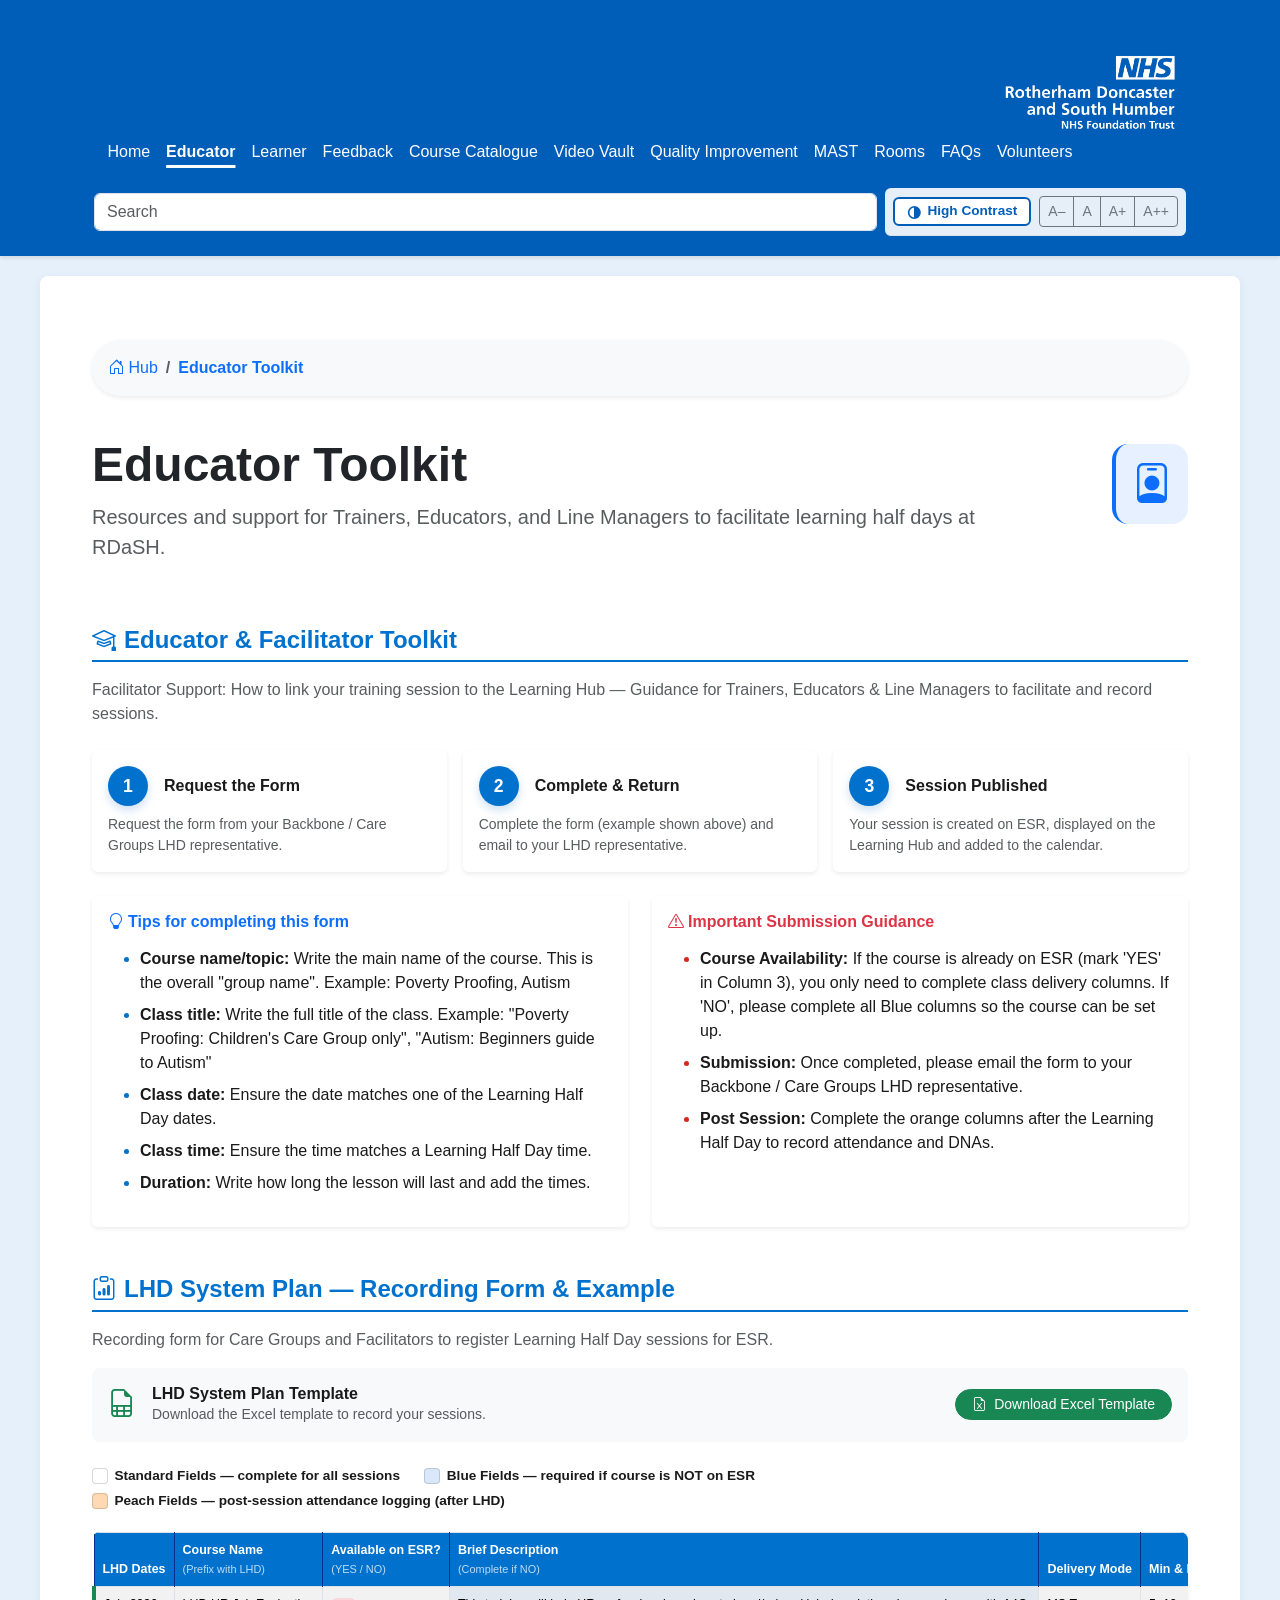
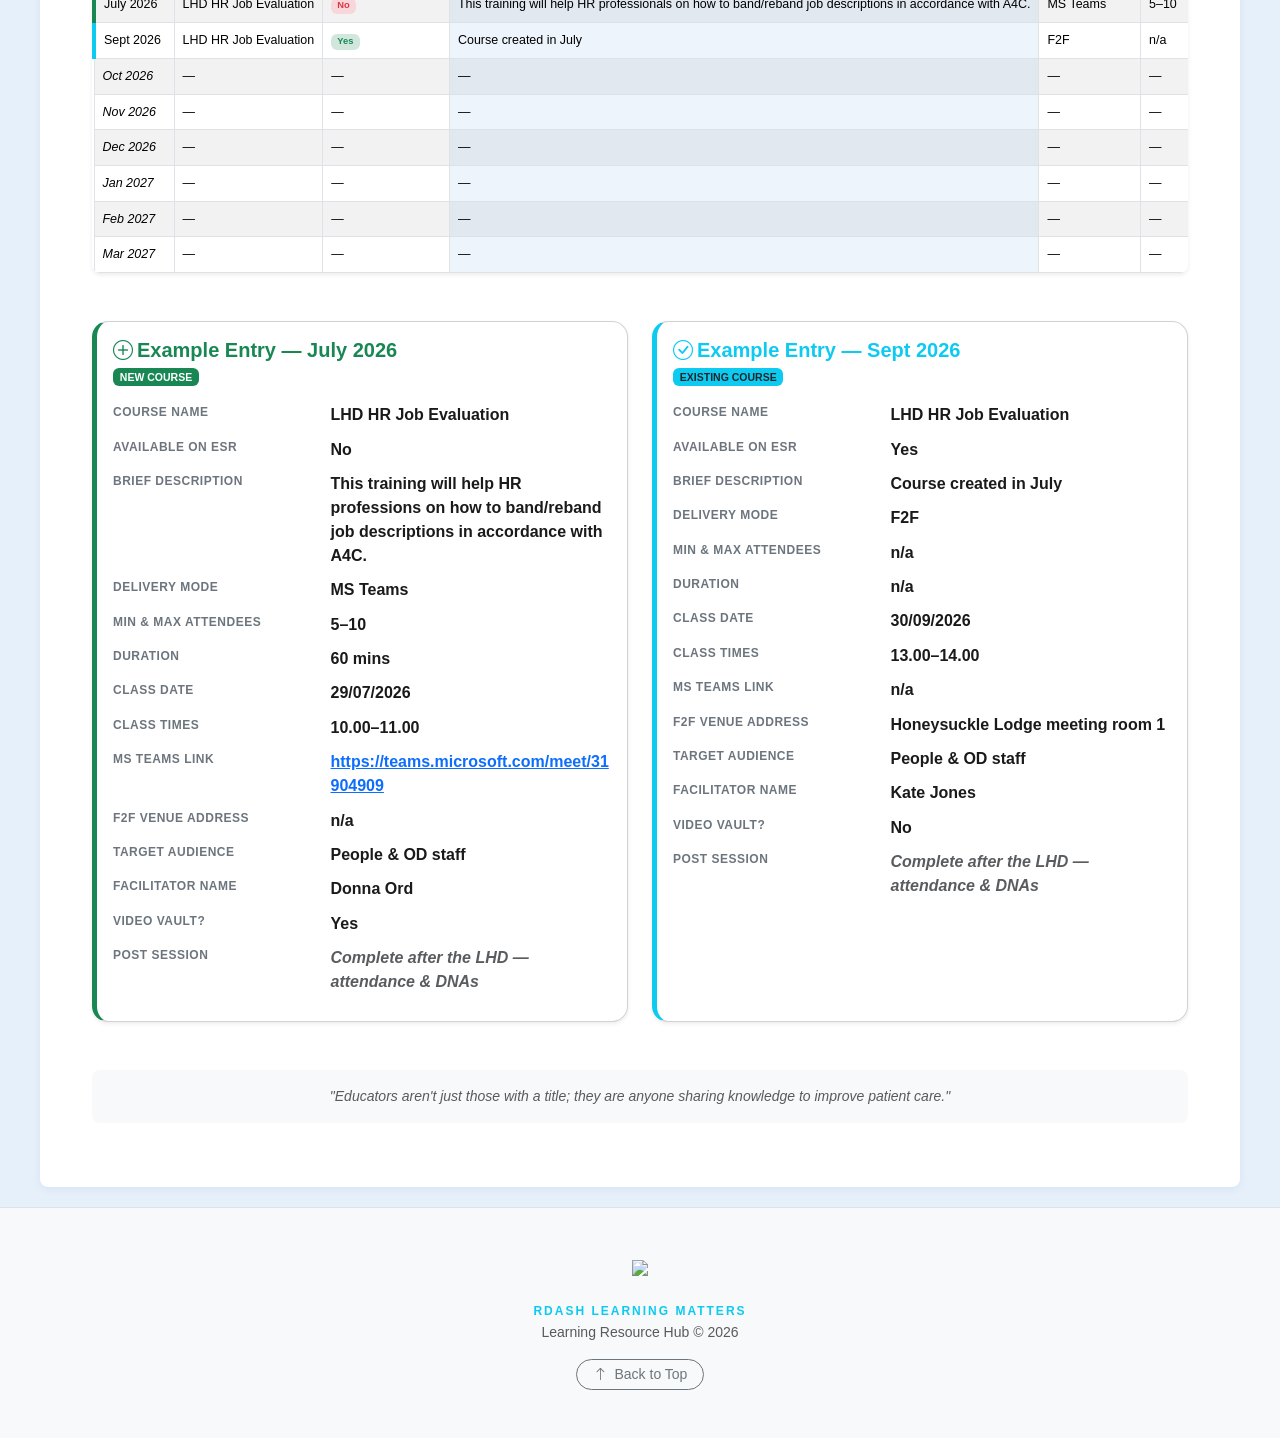
==== commit 47ee706b: "Updated educator page layout" ====
--- a/educator.html
+++ b/educator.html
@@ -43,7 +43,88 @@
           </div>
         </div>
       </div>
-
+      
+      <!-- ============ EDUCATOR & FACILITATOR TOOLKIT ============ -->
+      <div class="row g-4 mb-5">
+        <div class="col-12">
+          <h2 class="lhd-section-title h4">
+            <i class="bi bi-mortarboard me-2"></i>Educator &amp; Facilitator Toolkit
+          </h2>
+          <p class="text-muted mb-4">
+            Facilitator Support: How to link your training session to the Learning Hub —
+            Guidance for Trainers, Educators &amp; Line Managers to facilitate and record sessions.
+          </p>
+
+          <!-- Three-step process -->
+          <div class="row g-3 mb-4">
+            <div class="col-md-4">
+              <div class="card h-100 shadow-sm border-0">
+                <div class="card-body">
+                  <div class="d-flex align-items-center mb-2">
+                    <span class="lhd-step-badge me-3">1</span>
+                    <h6 class="fw-bold mb-0">Request the Form</h6>
+                  </div>
+                  <p class="small text-muted mb-0">Request the form from your Backbone / Care Groups LHD representative.</p>
+                </div>
+              </div>
+            </div>
+            <div class="col-md-4">
+              <div class="card h-100 shadow-sm border-0">
+                <div class="card-body">
+                  <div class="d-flex align-items-center mb-2">
+                    <span class="lhd-step-badge me-3">2</span>
+                    <h6 class="fw-bold mb-0">Complete &amp; Return</h6>
+                  </div>
+                  <p class="small text-muted mb-0">Complete the form (example shown above) and email to your LHD representative.</p>
+                </div>
+              </div>
+            </div>
+            <div class="col-md-4">
+              <div class="card h-100 shadow-sm border-0">
+                <div class="card-body">
+                  <div class="d-flex align-items-center mb-2">
+                    <span class="lhd-step-badge me-3">3</span>
+                    <h6 class="fw-bold mb-0">Session Published</h6>
+                  </div>
+                  <p class="small text-muted mb-0">Your session is created on ESR, displayed on the Learning Hub and added to the calendar.</p>
+                </div>
+              </div>
+            </div>
+          </div>
+
+          <!-- Tips and guidance in two columns -->
+          <div class="row g-4">
+            <div class="col-lg-6">
+              <div class="card h-100 shadow-sm border-0">
+                <div class="card-body">
+                  <h6 class="fw-bold text-primary mb-3"><i class="bi bi-lightbulb me-1"></i>Tips for completing this form</h6>
+                  <ul class="lhd-tip-list">
+                    <li class="mb-2"><strong>Course name/topic:</strong> Write the main name of the course. This is the overall "group name". Example: Poverty Proofing, Autism</li>
+                    <li class="mb-2"><strong>Class title:</strong> Write the full title of the class. Example: "Poverty Proofing: Children's Care Group only", "Autism: Beginners guide to Autism"</li>
+                    <li class="mb-2"><strong>Class date:</strong> Ensure the date matches one of the Learning Half Day dates.</li>
+                    <li class="mb-2"><strong>Class time:</strong> Ensure the time matches a Learning Half Day time.</li>
+                    <li class="mb-2"><strong>Duration:</strong> Write how long the lesson will last and add the times.</li>
+                  </ul>
+                </div>
+              </div>
+            </div>
+
+            <div class="col-lg-6">
+              <div class="card h-100 shadow-sm border-0">
+                <div class="card-body">
+                  <h6 class="fw-bold text-danger mb-3"><i class="bi bi-exclamation-triangle me-1"></i>Important Submission Guidance</h6>
+                  <ul class="lhd-guidance-list">
+                    <li class="mb-2"><strong>Course Availability:</strong> If the course is already on ESR (mark 'YES' in Column 3), you only need to complete class delivery columns. If 'NO', please complete all Blue columns so the course can be set up.</li>
+                    <li class="mb-2"><strong>Submission:</strong> Once completed, please email the form to your Backbone / Care Groups LHD representative.</li>
+                    <li class="mb-2"><strong>Post Session:</strong> Complete the orange columns after the Learning Half Day to record attendance and DNAs.</li>
+                  </ul>
+                </div>
+              </div>
+            </div>
+          </div>
+        </div>
+      </div>
+      
       <!-- ============ LHD SYSTEM PLAN — RECORDING FORM ============ -->
       <div class="row g-4 mb-5">
         <div class="col-12">
@@ -210,87 +291,6 @@
         </div>
       </div>
 
-      <!-- ============ EDUCATOR & FACILITATOR TOOLKIT ============ -->
-      <div class="row g-4 mb-5">
-        <div class="col-12">
-          <h2 class="lhd-section-title h4">
-            <i class="bi bi-mortarboard me-2"></i>Educator &amp; Facilitator Toolkit
-          </h2>
-          <p class="text-muted mb-4">
-            Facilitator Support: How to link your training session to the Learning Hub —
-            Guidance for Trainers, Educators &amp; Line Managers to facilitate and record sessions.
-          </p>
-
-          <!-- Three-step process -->
-          <div class="row g-3 mb-4">
-            <div class="col-md-4">
-              <div class="card h-100 shadow-sm border-0">
-                <div class="card-body">
-                  <div class="d-flex align-items-center mb-2">
-                    <span class="lhd-step-badge me-3">1</span>
-                    <h6 class="fw-bold mb-0">Request the Form</h6>
-                  </div>
-                  <p class="small text-muted mb-0">Request the form from your Backbone / Care Groups LHD representative.</p>
-                </div>
-              </div>
-            </div>
-            <div class="col-md-4">
-              <div class="card h-100 shadow-sm border-0">
-                <div class="card-body">
-                  <div class="d-flex align-items-center mb-2">
-                    <span class="lhd-step-badge me-3">2</span>
-                    <h6 class="fw-bold mb-0">Complete &amp; Return</h6>
-                  </div>
-                  <p class="small text-muted mb-0">Complete the form (example shown above) and email to your LHD representative.</p>
-                </div>
-              </div>
-            </div>
-            <div class="col-md-4">
-              <div class="card h-100 shadow-sm border-0">
-                <div class="card-body">
-                  <div class="d-flex align-items-center mb-2">
-                    <span class="lhd-step-badge me-3">3</span>
-                    <h6 class="fw-bold mb-0">Session Published</h6>
-                  </div>
-                  <p class="small text-muted mb-0">Your session is created on ESR, displayed on the Learning Hub and added to the calendar.</p>
-                </div>
-              </div>
-            </div>
-          </div>
-
-          <!-- Tips and guidance in two columns -->
-          <div class="row g-4">
-            <div class="col-lg-6">
-              <div class="card h-100 shadow-sm border-0">
-                <div class="card-body">
-                  <h6 class="fw-bold text-primary mb-3"><i class="bi bi-lightbulb me-1"></i>Tips for completing this form</h6>
-                  <ul class="lhd-tip-list">
-                    <li class="mb-2"><strong>Course name/topic:</strong> Write the main name of the course. This is the overall "group name". Example: Poverty Proofing, Autism</li>
-                    <li class="mb-2"><strong>Class title:</strong> Write the full title of the class. Example: "Poverty Proofing: Children's Care Group only", "Autism: Beginners guide to Autism"</li>
-                    <li class="mb-2"><strong>Class date:</strong> Ensure the date matches one of the Learning Half Day dates.</li>
-                    <li class="mb-2"><strong>Class time:</strong> Ensure the time matches a Learning Half Day time.</li>
-                    <li class="mb-2"><strong>Duration:</strong> Write how long the lesson will last and add the times.</li>
-                  </ul>
-                </div>
-              </div>
-            </div>
-
-            <div class="col-lg-6">
-              <div class="card h-100 shadow-sm border-0">
-                <div class="card-body">
-                  <h6 class="fw-bold text-danger mb-3"><i class="bi bi-exclamation-triangle me-1"></i>Important Submission Guidance</h6>
-                  <ul class="lhd-guidance-list">
-                    <li class="mb-2"><strong>Course Availability:</strong> If the course is already on ESR (mark 'YES' in Column 3), you only need to complete class delivery columns. If 'NO', please complete all Blue columns so the course can be set up.</li>
-                    <li class="mb-2"><strong>Submission:</strong> Once completed, please email the form to your Backbone / Care Groups LHD representative.</li>
-                    <li class="mb-2"><strong>Post Session:</strong> Complete the orange columns after the Learning Half Day to record attendance and DNAs.</li>
-                  </ul>
-                </div>
-              </div>
-            </div>
-          </div>
-        </div>
-      </div>
-
       <div class="row mt-5">
         <div class="col-12">
           <div class="p-3 bg-light rounded-3 text-center">
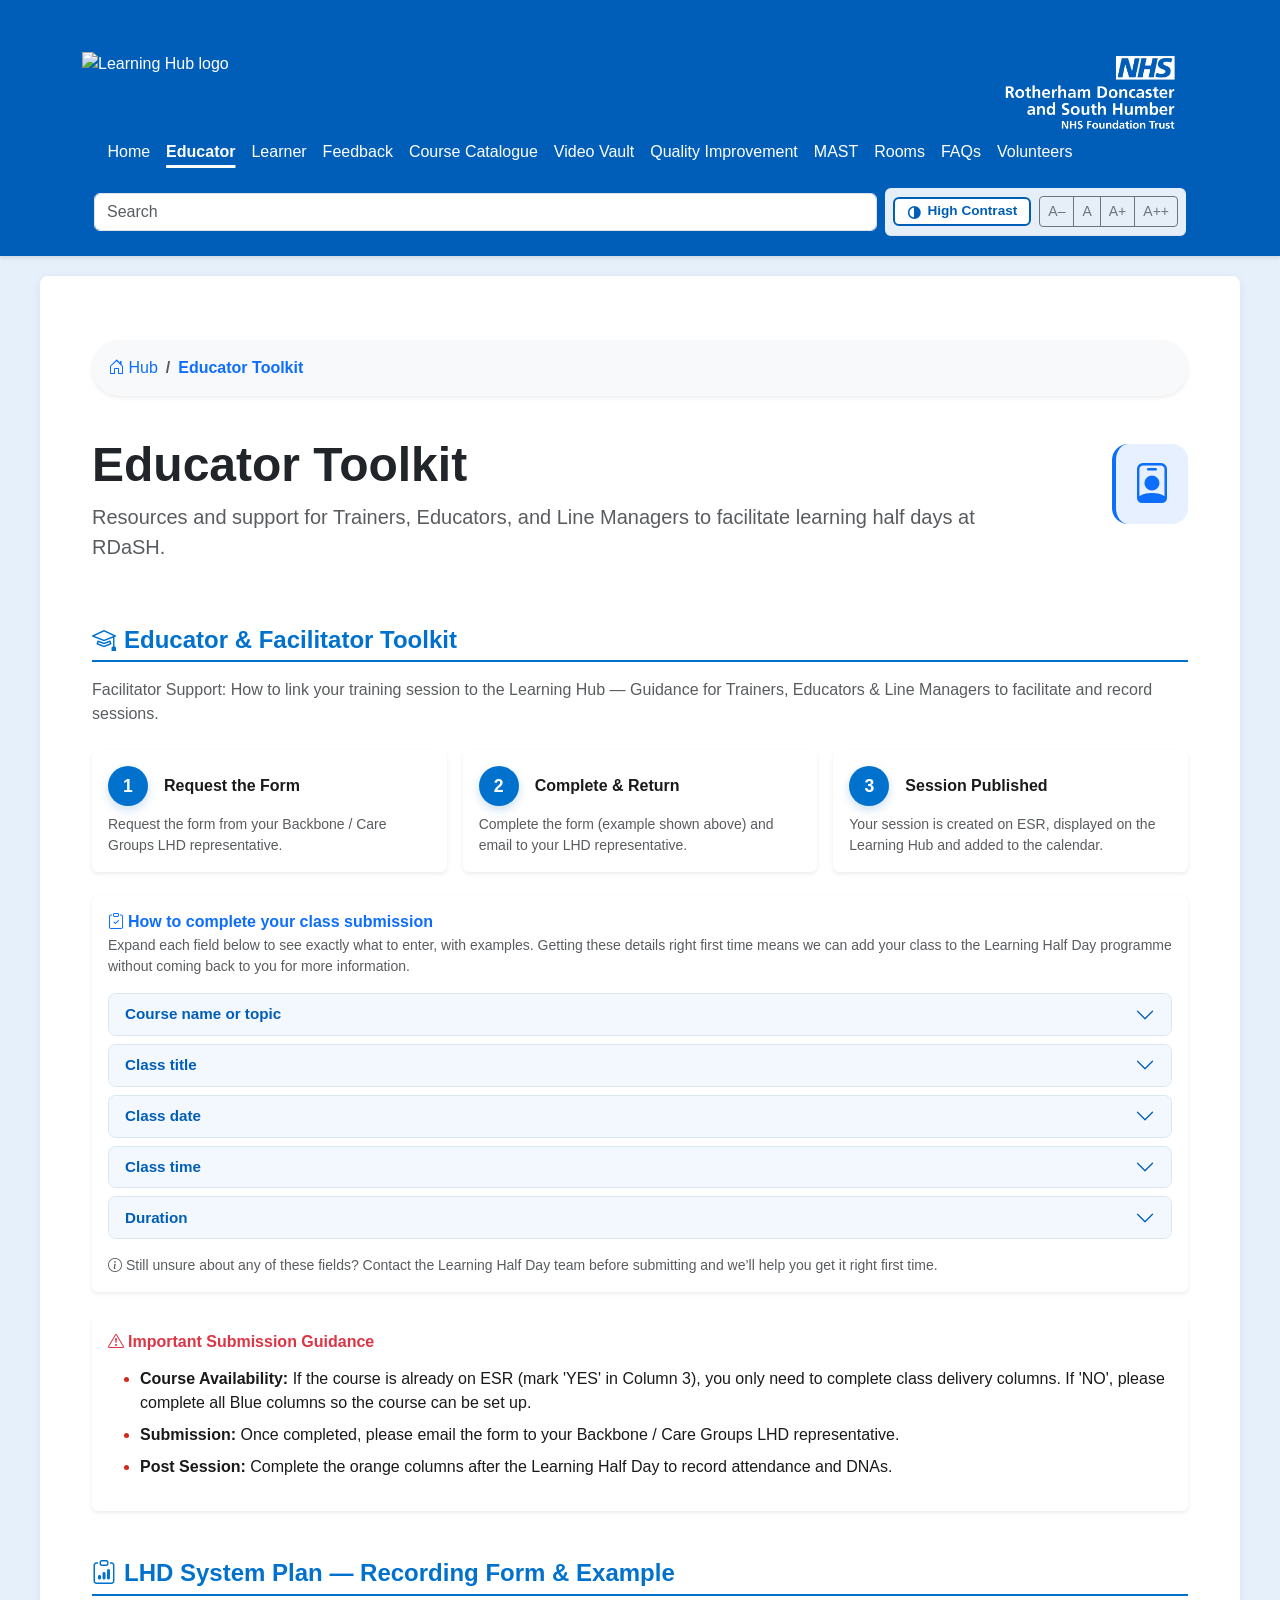
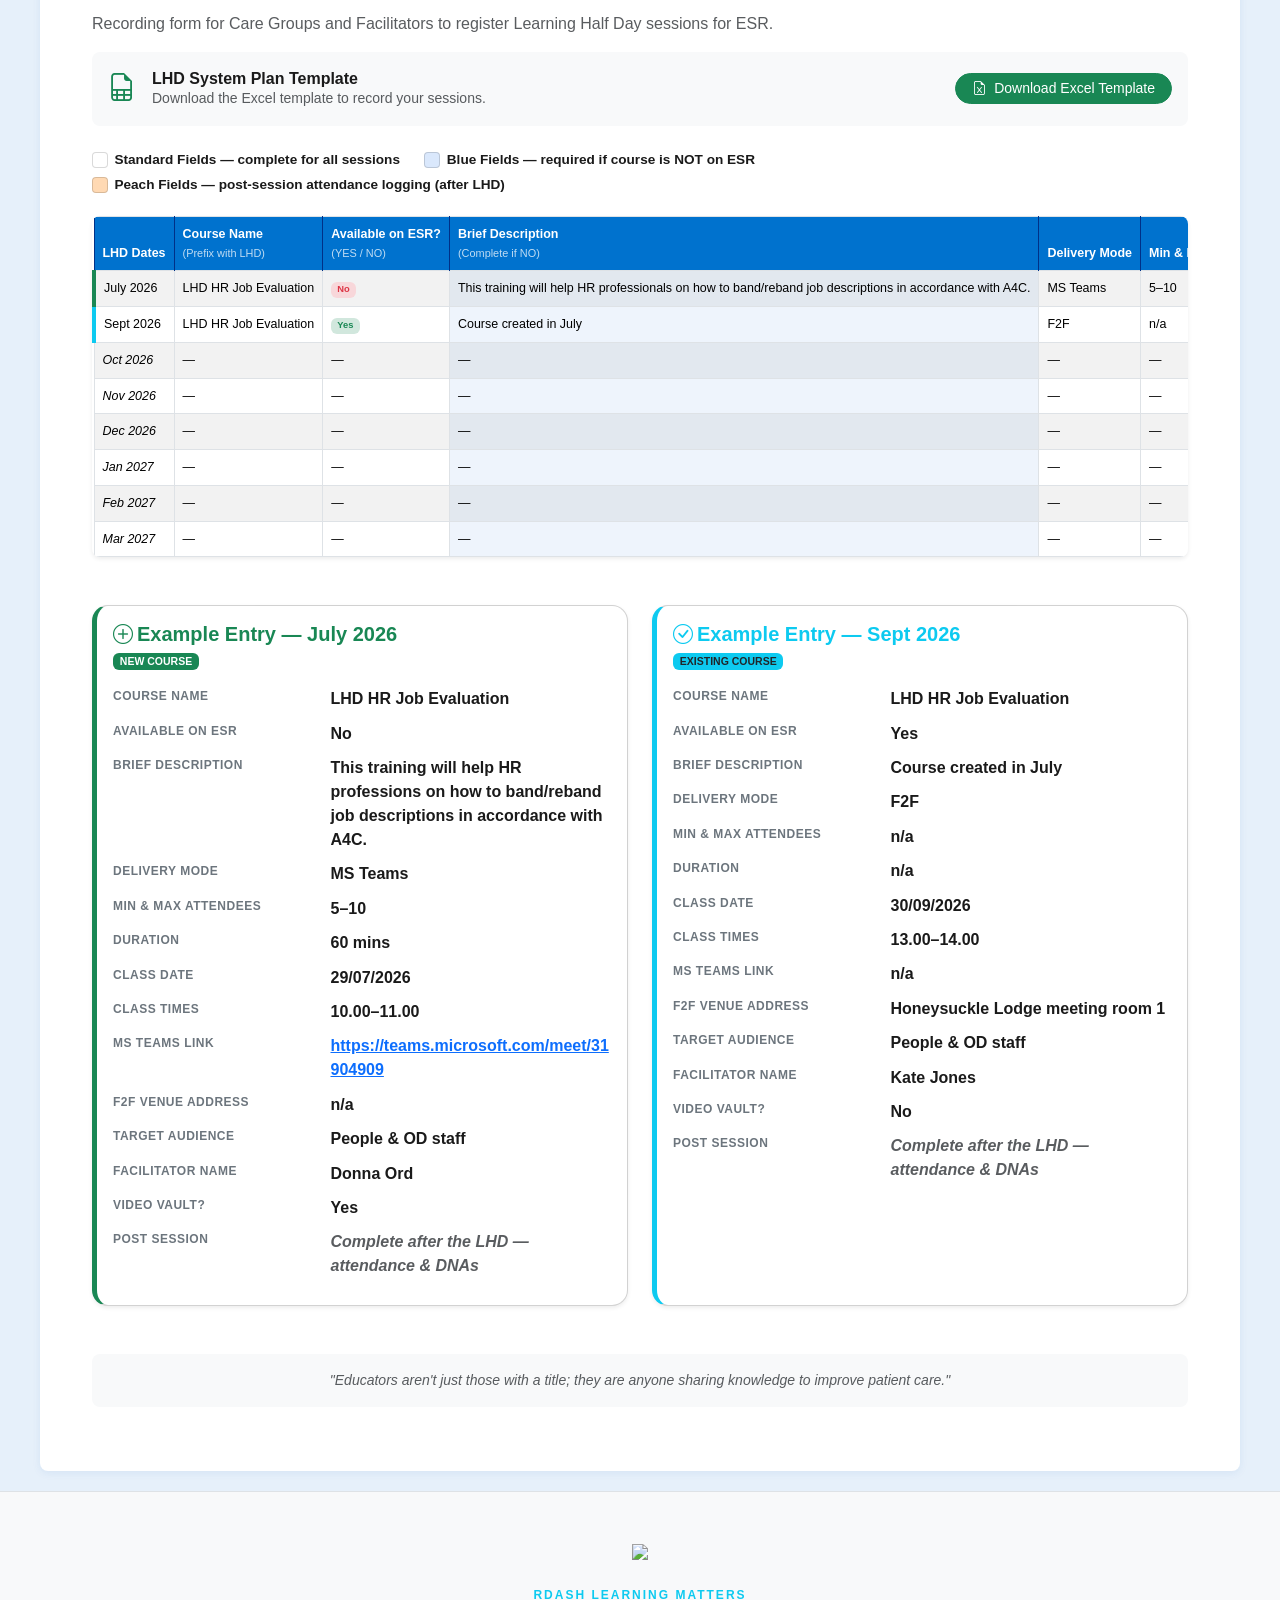
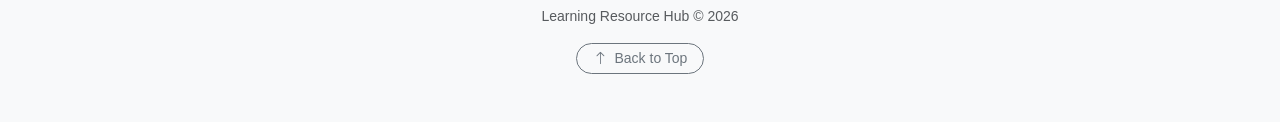
==== commit 37cf89ab: "Changed educator page" ====
--- a/educator.html
+++ b/educator.html
@@ -92,24 +92,90 @@
             </div>
           </div>
 
-          <!-- Tips and guidance in two columns -->
+          <!-- Class submission guidance: explains what to enter in each form field -->
+          <div class="row g-4 mb-4">
+            <div class="col-12">
+              <div class="card shadow-sm border-0">
+                <div class="card-body">
+                  <h6 class="fw-bold text-primary mb-1"><i class="bi bi-clipboard-check me-1"></i>How to complete your class submission</h6>
+                  <p class="text-muted small mb-3">Expand each field below to see exactly what to enter, with examples. Getting these details right first time means we can add your class to the Learning Half Day programme without coming back to you for more information.</p>
+                  <div class="accordion lhd-tips-accordion" id="lhdTipsAccordion">
+                    <div class="accordion-item">
+                      <h2 class="accordion-header">
+                        <button class="accordion-button collapsed" type="button" data-bs-toggle="collapse" data-bs-target="#tipCourseName" aria-expanded="false">
+                          Course name or topic
+                        </button>
+                      </h2>
+                      <div id="tipCourseName" class="accordion-collapse collapse" data-bs-parent="#lhdTipsAccordion">
+                        <div class="accordion-body">
+                          <p class="mb-2">Enter the broad subject your class sits under. This acts as the overall &ldquo;group name&rdquo; in the programme, and several related classes can share the same course name, so keep it short and general &ndash; one or two words is usually enough.</p>
+                          <p class="mb-2"><strong>Examples:</strong> <em>Poverty Proofing</em>, <em>Autism</em></p>
+                          <p class="mb-0 small text-muted">Don&rsquo;t include the audience, level or date here &ndash; those details belong in the class title.</p>
+                        </div>
+                      </div>
+                    </div>
+                    <div class="accordion-item">
+                      <h2 class="accordion-header">
+                        <button class="accordion-button collapsed" type="button" data-bs-toggle="collapse" data-bs-target="#tipClassTitle" aria-expanded="false">
+                          Class title
+                        </button>
+                      </h2>
+                      <div id="tipClassTitle" class="accordion-collapse collapse" data-bs-parent="#lhdTipsAccordion">
+                        <div class="accordion-body">
+                          <p class="mb-2">Enter the full title of your class exactly as it should appear in the Learning Half Day programme. This is what learners will see when choosing sessions, so make it clear and specific &ndash; include the audience or level where relevant. If you&rsquo;re running more than one class under the same course name, give each class a different title.</p>
+                          <p class="mb-0"><strong>Examples:</strong> <em>Poverty Proofing: Children&rsquo;s Care Group only</em>, <em>Autism: A beginner&rsquo;s guide to autism</em></p>
+                        </div>
+                      </div>
+                    </div>
+                    <div class="accordion-item">
+                      <h2 class="accordion-header">
+                        <button class="accordion-button collapsed" type="button" data-bs-toggle="collapse" data-bs-target="#tipClassDate" aria-expanded="false">
+                          Class date
+                        </button>
+                      </h2>
+                      <div id="tipClassDate" class="accordion-collapse collapse" data-bs-parent="#lhdTipsAccordion">
+                        <div class="accordion-body">
+                          <p class="mb-2">Enter the Learning Half Day date on which your class will run. Classes can only take place on published Learning Half Day dates, so check the current schedule before completing this field.</p>
+                          <p class="mb-0 small text-muted">Submissions with a date that doesn&rsquo;t match a scheduled Learning Half Day may be returned for correction, which could delay your class being added to the programme.</p>
+                        </div>
+                      </div>
+                    </div>
+                    <div class="accordion-item">
+                      <h2 class="accordion-header">
+                        <button class="accordion-button collapsed" type="button" data-bs-toggle="collapse" data-bs-target="#tipClassTime" aria-expanded="false">
+                          Class time
+                        </button>
+                      </h2>
+                      <div id="tipClassTime" class="accordion-collapse collapse" data-bs-parent="#lhdTipsAccordion">
+                        <div class="accordion-body">
+                          <p class="mb-2">Enter the start time of your class using the 24-hour clock (for example, 09:30 or 13:15). Your class must start and finish within one of the published Learning Half Day session times &ndash; check the schedule before completing this field.</p>
+                          <p class="mb-0 small text-muted">Classes scheduled outside these times may need to be rearranged before they can be added to the programme.</p>
+                        </div>
+                      </div>
+                    </div>
+                    <div class="accordion-item">
+                      <h2 class="accordion-header">
+                        <button class="accordion-button collapsed" type="button" data-bs-toggle="collapse" data-bs-target="#tipDuration" aria-expanded="false">
+                          Duration
+                        </button>
+                      </h2>
+                      <div id="tipDuration" class="accordion-collapse collapse" data-bs-parent="#lhdTipsAccordion">
+                        <div class="accordion-body">
+                          <p class="mb-2">Tell us how long your class will last, giving both the total duration and the start and finish times. For example: <em>2 hours, 10:00&ndash;12:00</em> or <em>90 minutes, 13:30&ndash;15:00</em>.</p>
+                          <p class="mb-0 small text-muted">This helps learners see at a glance how long your session runs, and lets us confirm your class fits within the half-day session.</p>
+                        </div>
+                      </div>
+                    </div>
+                  </div>
+                  <p class="small text-muted mt-3 mb-0"><i class="bi bi-info-circle me-1"></i>Still unsure about any of these fields? Contact the Learning Half Day team before submitting and we&rsquo;ll help you get it right first time. <!-- Add your team's contact details or link here --></p>
+                </div>
+              </div>
+            </div>
+          </div>
+
+          <!-- Important Submission Guidance -->
           <div class="row g-4">
-            <div class="col-lg-6">
-              <div class="card h-100 shadow-sm border-0">
-                <div class="card-body">
-                  <h6 class="fw-bold text-primary mb-3"><i class="bi bi-lightbulb me-1"></i>Tips for completing this form</h6>
-                  <ul class="lhd-tip-list">
-                    <li class="mb-2"><strong>Course name/topic:</strong> Write the main name of the course. This is the overall "group name". Example: Poverty Proofing, Autism</li>
-                    <li class="mb-2"><strong>Class title:</strong> Write the full title of the class. Example: "Poverty Proofing: Children's Care Group only", "Autism: Beginners guide to Autism"</li>
-                    <li class="mb-2"><strong>Class date:</strong> Ensure the date matches one of the Learning Half Day dates.</li>
-                    <li class="mb-2"><strong>Class time:</strong> Ensure the time matches a Learning Half Day time.</li>
-                    <li class="mb-2"><strong>Duration:</strong> Write how long the lesson will last and add the times.</li>
-                  </ul>
-                </div>
-              </div>
-            </div>
-
-            <div class="col-lg-6">
+            <div class="col-12">
               <div class="card h-100 shadow-sm border-0">
                 <div class="card-body">
                   <h6 class="fw-bold text-danger mb-3"><i class="bi bi-exclamation-triangle me-1"></i>Important Submission Guidance</h6>
--- a/style/style.css
+++ b/style/style.css
@@ -856,6 +856,13 @@
   margin: 0 0 0 auto;
 }
 
+/* Left-aligned logo in the brand row */
+.header-left-logo {
+  height: 80px;
+  width: auto;
+  object-fit: contain;
+}
+
 /* Right-aligned logo in the brand row, aligned with the title */
 .header-right-logo {
   height: 80px;
@@ -1528,6 +1535,44 @@
   color: #d5281b;
 }
 
+/* Tips accordion */
+.lhd-tips-accordion .accordion-item {
+  border: 1px solid rgba(0, 94, 184, 0.15);
+  border-radius: 0.5rem !important;
+  margin-bottom: 0.5rem;
+  overflow: hidden;
+}
+
+.lhd-tips-accordion .accordion-button {
+  font-weight: 600;
+  font-size: 0.95rem;
+  color: #005EB8;
+  background-color: #f3f8ff;
+  padding: 0.65rem 1rem;
+}
+
+.lhd-tips-accordion .accordion-button:not(.collapsed) {
+  color: #003087;
+  background-color: #e6f0ff;
+  box-shadow: inset 0 -1px 0 rgba(0, 94, 184, 0.15);
+}
+
+.lhd-tips-accordion .accordion-button:focus {
+  box-shadow: 0 0 0 0.2rem rgba(0, 94, 184, 0.15);
+  border-color: #005EB8;
+}
+
+.lhd-tips-accordion .accordion-button::after {
+  background-image: url("data:image/svg+xml,%3csvg xmlns='http://www.w3.org/2000/svg' viewBox='0 0 16 16' fill='%23005EB8'%3e%3cpath fill-rule='evenodd' d='M1.646 4.646a.5.5 0 0 1 .708 0L8 10.293l5.646-5.647a.5.5 0 0 1 .708.708l-6 6a.5.5 0 0 1-.708 0l-6-6a.5.5 0 0 1 0-.708z'/%3e%3c/svg%3e");
+}
+
+.lhd-tips-accordion .accordion-body {
+  font-size: 0.9rem;
+  color: #495057;
+  padding: 0.85rem 1rem;
+  background-color: #fff;
+}
+
 /* Theme-aware adjustments */
 body[class*="theme-"] .lhd-section-title {
   color: var(--theme-accent, #005EB8);
